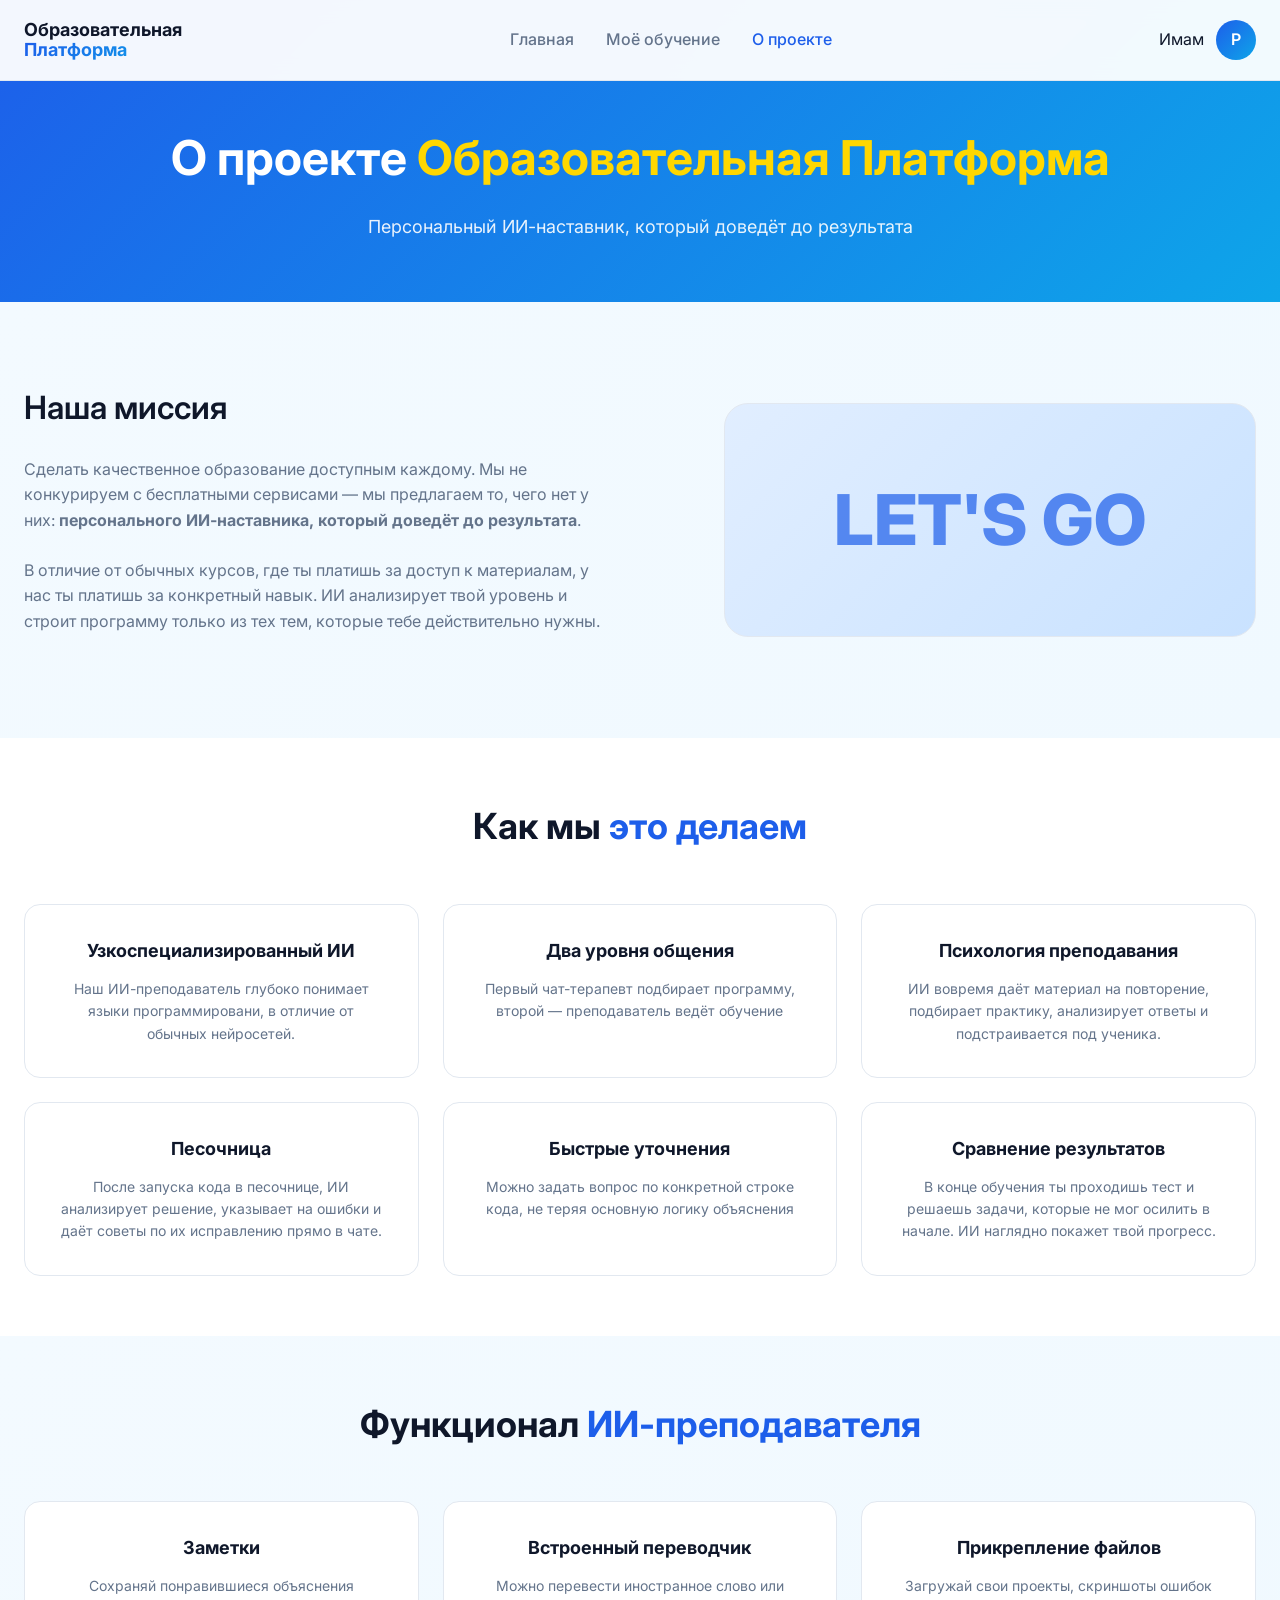
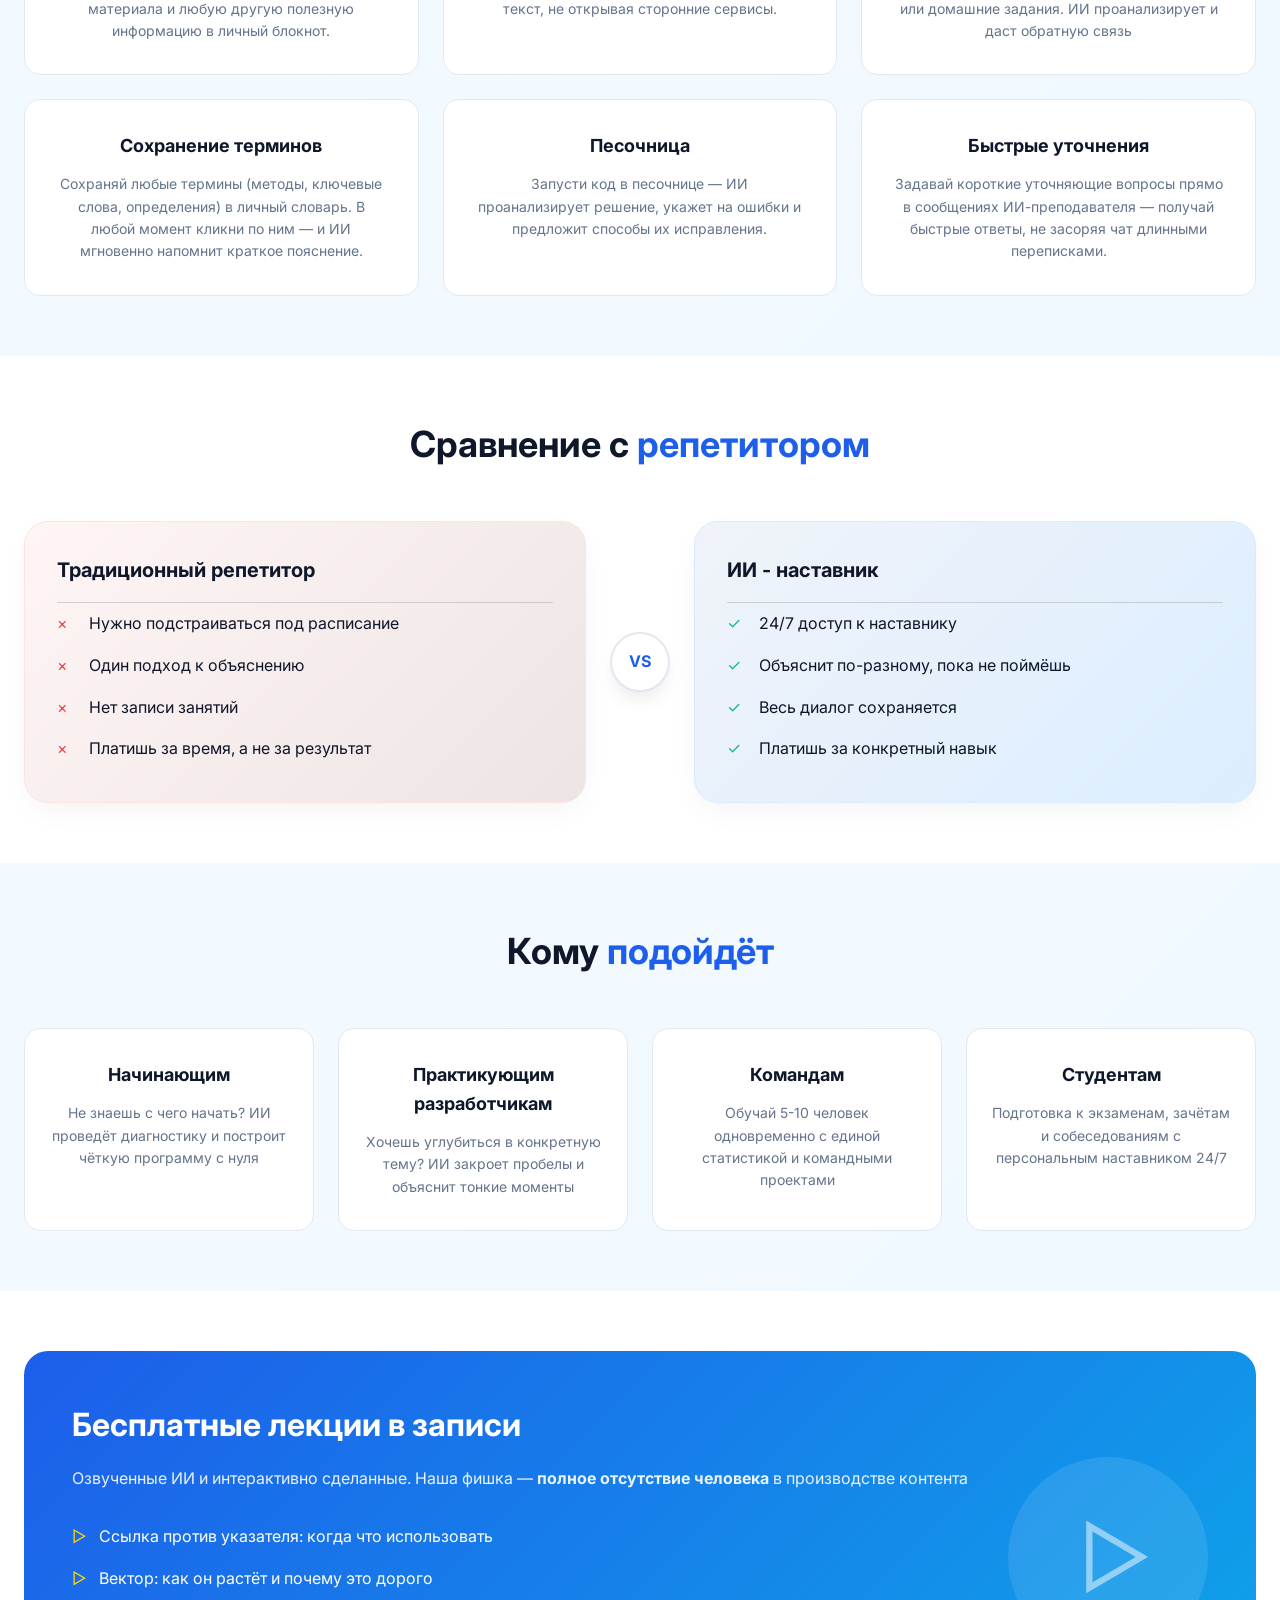
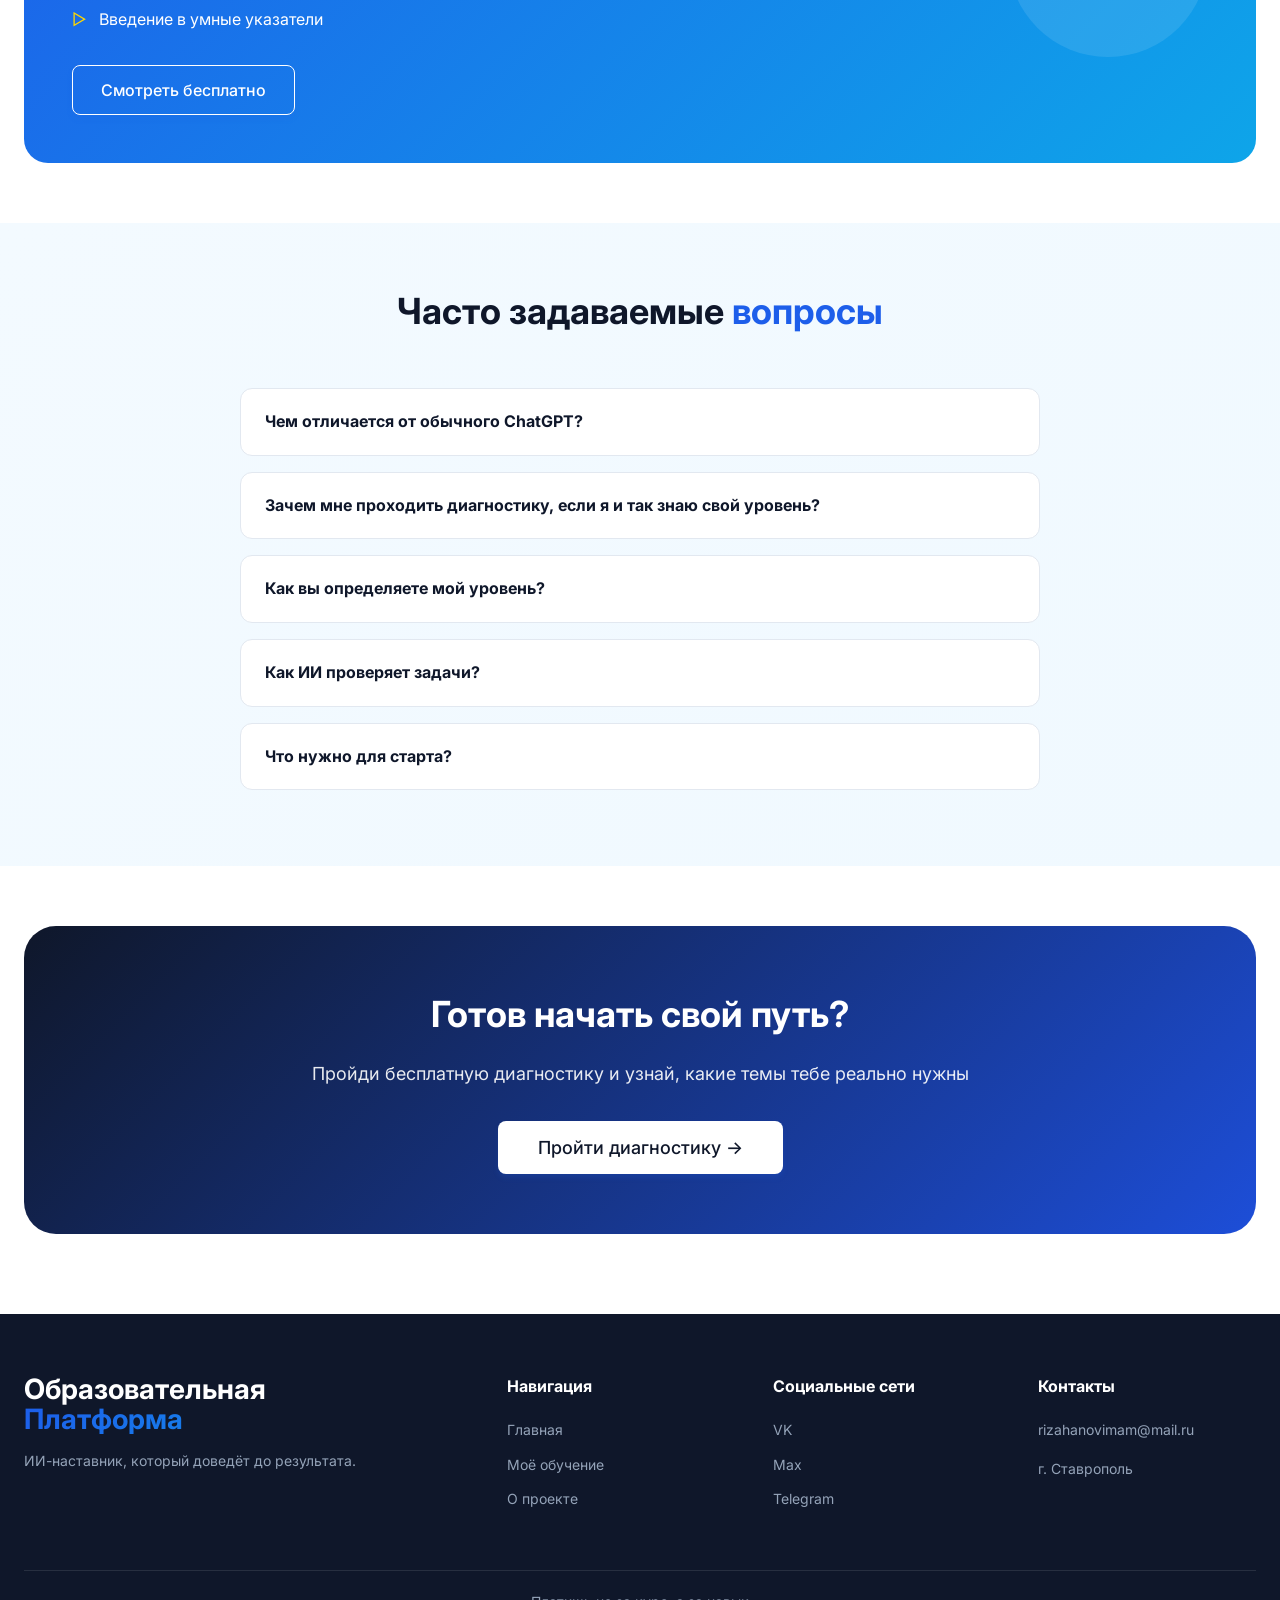
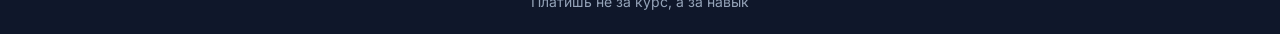
==== about.html @ 440f055a "Загрузка проекта" ====
<!DOCTYPE html>
<html lang="ru">
<head>
    <meta charset="UTF-8">
    <meta name="viewport" content="width=device-width, initial-scale=1.0">
    <title>О проекте</title>
    <link rel="stylesheet" href="css/style.css">
    <link rel="stylesheet" href="css/about.css">
    <link rel="stylesheet" href="https://cdnjs.cloudflare.com/ajax/libs/font-awesome/6.0.0-beta3/css/all.min.css">
    <link href="https://fonts.googleapis.com/css2?family=Inter:wght@400;500;600;700&display=swap" rel="stylesheet">
</head>
<body>
    <!-- Навигация -->
    <nav class="navbar">
        <div class="container">
            <div class="nav-content">
                <a href="index.html" class="logo">Образовательная<span>Платформа</span></a>
                <div class="nav-links">
                    <a href="index.html">Главная</a>
                    <a href="courses.html">Моё обучение</a>
                    <a href="about.html" class="active">О проекте</a>
                </div>
                <div class="nav-buttons">
                    <div class="user-info">
                        <span>Имам</span>
                        <div class="user-avatar">Р</div>
                    </div>
                </div>
                <button class="mobile-menu-btn"><i class="fas fa-bars"></i></button>
            </div>
        </div>
    </nav>


    <section class="page-header">
        <div class="container">
            <h1>О проекте <span>Образовательная Платформа</span></h1>
            <p>Персональный ИИ-наставник, который доведёт до результата</p>
        </div>
    </section>

    <!-- Миссия и ценности -->
    <section class="mission">
        <div class="container">
            <div class="mission-grid">
                <div class="mission-content">
                    <h2>Наша миссия</h2>
                    <p>Сделать качественное образование доступным каждому. Мы не конкурируем с бесплатными сервисами — мы предлагаем то, чего нет у них: <strong>персонального ИИ-наставника, который доведёт до результата</strong>.</p>
                    <p>В отличие от обычных курсов, где ты платишь за доступ к материалам, у нас ты платишь за конкретный навык. ИИ анализирует твой уровень и строит программу только из тех тем, которые тебе действительно нужны.</p>
                </div>
                <div class="mission-block">
                    <div class="block-letsgo">
                        <span>LET'S GO</span>
                    </div>
                </div>
            </div>
        </div>
    </section>

    <!-- Как мы это делаем  -->
    <section class="how-we-do-it">
        <div class="container">
            <h2 class="section-title">Как мы <span>это делаем</span></h2>
            
            <div class="features-grid">
                <div class="feature-card plitka">
                    <h3>Узкоспециализированный ИИ</h3>
                    <p>Наш ИИ-преподаватель глубоко понимает языки программировани, в отличие от обычных нейросетей.</p>
                </div>
                <div class="feature-card plitka">
                    <h3>Два уровня общения</h3>
                    <p>Первый чат-терапевт подбирает программу, второй — преподаватель ведёт обучение</p>
                </div>
                <div class="feature-card plitka">
                    <h3>Психология преподавания</h3>
                    <p>ИИ вовремя даёт материал на повторение, подбирает практику, анализирует ответы и подстраивается под ученика.</p>
                </div>
                <div class="feature-card plitka">
                    <h3>Песочница</h3>
                    <p>После запуска кода в песочнице, ИИ анализирует решение, указывает на ошибки и даёт советы по их исправлению прямо в чате.</p>
                </div>
                <div class="feature-card plitka">
                    <h3>Быстрые уточнения</h3>
                    <p>Можно задать вопрос по конкретной строке кода, не теряя основную логику объяснения</p>
                </div>
                <div class="feature-card plitka">
                    <h3>Сравнение результатов</h3>
                    <p>В конце обучения ты проходишь тест и решаешь задачи, которые не мог осилить в начале. ИИ наглядно покажет твой прогресс.</p>
                </div>
            </div>
        </div>
    </section>

    <!-- Особенности функционала преподавателя -->
<section class="teacher-features">
    <div class="container">
        <h2 class="section-title">Функционал <span>ИИ-преподавателя</span></h2>        
        <div class="features-showcase">
            <div class="features-grid">
                <div class="feature-card premium plitka">
                    <h3>Заметки</h3>
                    <p>Сохраняй понравившиеся объяснения материала и любую другую полезную информацию в личный блокнот.</p>
                </div>

                <div class="feature-card premium plitka">
                    <h3>Встроенный переводчик</h3>
                    <p>Можно перевести иностранное слово или текст, не открывая сторонние сервисы.</p>
                </div>

                <div class="feature-card premium plitka">
                    <h3>Прикрепление файлов</h3>
                    <p>Загружай свои проекты, скриншоты ошибок или домашние задания. ИИ проанализирует и даст обратную связь</p>
                </div>

                <div class="feature-card premium plitka">
                    <h3>Сохранение терминов</h3>
                    <p>Сохраняй любые термины (методы, ключевые слова, определения) в личный словарь. В любой момент кликни по ним — и ИИ мгновенно напомнит краткое пояснение.</p>
                </div>

                <div class="feature-card premium plitka">
                    <h3>Песочница</h3>
                    <p>Запусти код в песочнице — ИИ проанализирует решение, укажет на ошибки и предложит способы их исправления.</p>
                    <div class="feature-preview">
                    </div>
                </div>

                <div class="feature-card premium plitka">
                    <h3>Быстрые уточнения</h3>
                    <p>Задавай короткие уточняющие вопросы прямо в сообщениях ИИ-преподавателя — получай быстрые ответы, не засоряя чат длинными переписками.</p>
                </div>
            </div>
        </div>
    </section>



    <!-- Сравнение с репетитором -->
    <section class="comparison-section">
        <div class="container">
            <h2 class="section-title">Сравнение с <span>репетитором</span></h2>
            
            <div class="comparison-enhanced">
                <div class="comparison-card traditional plitka">
                    <div class="comparison-header">
                        <h3>Традиционный репетитор</h3>
                    </div>
                    <ul class="comparison-list">
                        <li class="negative">
                            <span>×</span>
                            <span>Нужно подстраиваться под расписание</span>
                        </li>
                        <li class="negative">
                            <span>×</span>
                            <span>Один подход к объяснению</span>
                        </li>
                        <li class="negative">
                            <span>×</span>
                            <span>Нет записи занятий</span>
                        </li>
                        <li class="negative">
                            <span>×</span>
                            <span>Платишь за время, а не за результат</span>
                        </li>
                    </ul>
                </div>
                
                <div class="comparison-vs">
                    <div class="vs-circle">VS</div>
                </div>
                
                <div class="comparison-card skillpath plitka">
                    <div class="comparison-header">
                        <h3>ИИ - наставник</h3>
                    </div>
                    <ul class="comparison-list">
                        <li class="positive">
                            <span>✓</span>
                            <span>24/7 доступ к наставнику</span>
                        </li>
                        <li class="positive">
                            <span>✓</span>
                            <span>Объяснит по-разному, пока не поймёшь</span>
                        </li>
                        <li class="positive">
                            <span>✓</span>
                            <span>Весь диалог сохраняется</span>
                        </li>
                        <li class="positive">
                            <span>✓</span>
                            <span>Платишь за конкретный навык</span>
                        </li>
                    </ul>
                </div>
            </div>
        </div>
    </section>

    <!-- Кому подойдёт -->
    <section class="target-audience">
        <div class="container">
            <h2 class="section-title">Кому <span>подойдёт</span></h2>
            
            <div class="audience-grid">
                <div class="audience-card plitka">
                    <h3>Начинающим</h3>
                    <p>Не знаешь с чего начать? ИИ проведёт диагностику и построит чёткую программу с нуля</p>
                </div>
                <div class="audience-card plitka">
                    <h3>Практикующим разработчикам</h3>
                    <p>Хочешь углубиться в конкретную тему? ИИ закроет пробелы и объяснит тонкие моменты</p>
                </div>
                <div class="audience-card plitka">
                    <h3>Командам</h3>
                    <p>Обучай 5-10 человек одновременно с единой статистикой и командными проектами</p>
                </div>
                <div class="audience-card plitka">
                    <h3>Студентам</h3>
                    <p>Подготовка к экзаменам, зачётам и собеседованиям с персональным наставником 24/7</p>
                </div>
            </div>
        </div>
    </section>

    <!-- Бесплатные лекции  -->
    <section class="free-lectures">
        <div class="container">
            <div class="free-lectures-card">
                <div class="free-lectures-content">
                    <h2>Бесплатные лекции в записи</h2>
                    <p>Озвученные ИИ и интерактивно сделанные. Наша фишка — <strong>полное отсутствие человека</strong> в производстве контента</p>
                    <ul class="free-lectures-list">
                        <li><span>▷</span> Ссылка против указателя: когда что использовать</li>
                        <li><span>▷</span> Вектор: как он растёт и почему это дорого</li>
                        <li><span>▷</span> Введение в умные указатели</li>
                    </ul>
                    <button class="btn btn-outline btn-large">Смотреть бесплатно</button>
                </div>
                <div class="free-lectures-icon">
                    <span>▷</span> 
                </div>
            </div>
        </div>
    </section>

    <!-- Часто задаваемые вопросы -->
    <section class="faq">
        <div class="container">
            <h2 class="section-title">Часто задаваемые <span>вопросы</span></h2>
            
            <div class="faq-grid">
                <div class="faq-item">
                    <div class="faq-question">
                        <h3>Чем отличается от обычного ChatGPT?</h3>
                    </div>
                    <div class="faq-answer">
                        <p>Наш ИИ узко специализирован на обучении, следует чёткой программе и использует психологию преподавания. Он не просто отвечает, а ведёт тебя по структурированному материалу, проверяет понимание и решает, когда переходить к следующей теме.</p>
                    </div>
                </div>
                
                <div class="faq-item">
                    <div class="faq-question">
                        <h3>Зачем мне проходить диагностику, если я и так знаю свой уровень?</h3>
                    </div>
                    <div class="faq-answer">
                        <p>Диагностика за 15 минут покажет твои реальные слабые места в C++ и составит программу только по нужным темам. Без диагноза ты будешь учить то, что и так знаешь.</p>
                    </div>
                </div>
                
                <div class="faq-item">
                    <div class="faq-question">
                        <h3>Как вы определяете мой уровень?</h3>
                    </div>
                    <div class="faq-answer">
                        <p>Мы используем комбинацию методов: открытые вопросы с развёрнутым ответом, тесты с выбором, небольшие задачи на написание кода. AI оценивает не только факт правильности, но и качество кода: читаемость, эффективность, соответствие стандартам C++. Результат — список тем, где ты уже силён, и где нужна практика.</p>
                    </div>
                </div>
                
                <div class="faq-item">
                    <div class="faq-question">
                        <h3>Как ИИ проверяет задачи?</h3>
                    </div>
                    <div class="faq-answer">
                        <p>ИИ анализирует твой код, находит ошибки, утечки памяти и неоптимальные места. Показывает несколько способов решения и объясняет, почему один лучше другого.</p>
                    </div>
                </div>
                
                <div class="faq-item">
                    <div class="faq-question">
                        <h3>Что нужно для старта?</h3>
                    </div>
                    <div class="faq-answer">
                        <p>Просто зарегистрироваться и начать диалог с ИИ-консультантом. Он проведёт диагностику, и ты сразу увидишь программу и цену.</p>
                    </div>
                </div>
            </div>
        </div>
    </section>

    <!-- Призыв к действию -->
    <section class="cta-section">
        <div class="container">
            <div class="cta-card">
                <h2>Готов начать свой путь?</h2>
                <p>Пройди бесплатную диагностику и узнай, какие темы тебе реально нужны</p>
                <button class="btn btn-primary btn-large" onclick="window.location.href='courses.html'">
                    Пройти диагностику →
                </button>
            </div>
        </div>
    </section>

    <footer class="footer">
        <div class="container">
            <div class="footer-content">
                <div class="footer-col">
                    <div class="footer-logo">Образовательная<span>Платформа</span></div>
                    <p>ИИ-наставник, который доведёт до результата.</p>
                </div>
                <div class="footer-col">
                    <h4>Навигация</h4>
                    <a href="index.html">Главная</a>
                    <a href="courses.html">Моё обучение</a>
                    <a href="about.html">О проекте</a>
                </div>
                <div class="footer-col">
                    <h4>Социальные сети</h4>
                    <a href="#">VK</a>
                    <a href="#">Max</a>
                    <a href="#">Telegram</a>
                </div>
                <div class="footer-col">
                    <h4>Контакты</h4>
                    <p></i> rizahanovimam@mail.ru</p>
                    <p></i> г. Ставрополь</p>
                </div>
            </div>
            <div class="footer-bottom">
                <p>Платишь не за курс, а за навык</p>
            </div>
        </div>
    </footer>


    <script src="js/main.js"></script>
</body>
</html>
---- css/style.css ----
* {   /* было 2139 строк */
    margin: 0;
    padding: 0;
    box-sizing: border-box;
}

:root {
    --primary: #1d5eea; /*  #eb2574     Ярко-синий */
    --primary-dark: #1d4ed8;  /* Темно-синий */
    --primary-light: #3376e1; /* Светло-синий */
    --primary-hover-border: #799fff; /* Цвет обводки плиток при наведении мыши */
    --secondary: #0ea5e9;     /* Голубой */
    --accent: #38bdf8;        /* Акцент */
    --bg-dark-content: linear-gradient(135deg, #f3faff, #f0f9ff);
    --bg-light-content: linear-gradient(135deg, #ffffff, #ffffff);

    
    --dark: #0f172a;
    --gray-dark: #334155;
    --gray: #64748b;
    --gray-light: #94a3b8;
    --light: #f8fafc;
    --border: #e2e8f0;
    
    --success: #10b981;
    --warning: #f59e0b;
    --error: #ef4444;
    
    --bg-gradient: linear-gradient(135deg, var(--primary), var(--secondary));
}

body {
    font-family: 'Inter', sans-serif;
    color: var(--dark);
    background: white;
    line-height: 1.6;
}

.container {
    max-width: 1280px;
    margin: 0 auto;
    padding: 0 24px;
}

/*------------------       Навигация        ----------------------*/
.navbar {
    position: fixed;
    width: 100%;
    background: rgba(255, 255, 255, 0.95);
    backdrop-filter: blur(10px);
    border-bottom: 1px solid var(--border);
    z-index: 1000;
}

.nav-content {
    height: 80px;
    display: flex;
    align-items: center;
    justify-content: space-between;
}

.logo {
    font-size: 18px;
    display: flex;
    flex-direction: column;
    line-height: 20px;
    font-weight: 700;
    text-decoration: none;
    color: var(--dark);
    /* letter-spacing: -0.5px; */
}

.logo span {
    color: var(--primary);
    background: var(--bg-gradient);
    -webkit-background-clip: text;  
    -webkit-text-fill-color: transparent;
}

.nav-links {
    display: flex;
    gap: 32px;
}

.nav-links a {
    text-decoration: none;
    color: var(--gray);
    font-weight: 500;
    transition: color 0.2s;
}

.nav-links a:hover,
.nav-links a.active {
    color: var(--primary);
}

.nav-buttons {
    display: flex;
    gap: 12px;
    align-items: center;
}
/* ----------------------------------------------------------------------------- */

.user-info {
    display: flex;
    align-items: center;
    gap: 12px;
}

.user-avatar {
    width: 40px;
    height: 40px;
    background: var(--bg-gradient);
    border-radius: 50%;
    display: flex;
    align-items: center;
    justify-content: center;
    color: white;
    font-weight: 600;
}


/*--------------------       Кнопки       -----------------*/
.btn {
    padding: 10px 20px;
    border-radius: 8px;
    font-weight: 500;
    cursor: pointer;
    transition: all 0.2s;
    border: none;
    font-size: 14px;
    font-family: inherit;

    background: var(--bg-gradient);
    color: white;
    box-shadow: 0 4px 6px -1px rgba(37, 99, 235, 0.2);
}

.btn-primary {}

.btn:hover {
    transform: translateY(-1px);
    box-shadow: 0 6px 10px -1px rgba(37, 99, 235, 0.3);
}

.btn-outline {
    background: transparent;
    border: 1px solid var(--border);
    color: var(--dark);
}

.btn-outline:hover {
    background: var(--light);
    border-color: var(--primary);
    color: var(--primary);
}

.btn-large {
    padding: 14px 28px;
    font-size: 16px;
}



.mobile-menu-btn { /* убрал и сбилась навигация */
    display: none;
    background: none;
    border: none;
    font-size: 24px;
    color: var(--dark);
    cursor: pointer;
}




/* Анимация для плиток */
.plitka {
    transition: all 0.2s;
}
.plitka:hover {
    transform: translateY(-2px);
    box-shadow: 0 12px 24px -8px rgba(37, 99, 235, 0.15);
    border-color: var(--primary-hover-border);
}


/* ///////////////////////////////////////////////////////////// */
/* ///////////////////////////////////////////////////////////// */



/*-------------      Футер     -------------*/
.footer {
    background: var(--dark);
    color: white;
    padding: 60px 0 20px;
}

.footer-content {
    display: grid;
    grid-template-columns: 2fr 1fr 1fr 1fr;
    gap: 48px;
    margin-bottom: 48px;
}

.footer-logo {
    font-size: 28px;
    font-weight: 700;
    margin-bottom: 16px;
    display: flex;
    flex-direction: column;
    line-height: 30px;
}

.footer-logo span {
    color: var(--primary);
    background: var(--bg-gradient);
    -webkit-background-clip: text; 
    -webkit-text-fill-color: transparent;
}

.footer-col p {
    color: var(--gray-light);
    font-size: 14px;
    margin-bottom: 16px;
    line-height: 1.6;
}

.footer-col h4 {
    margin-bottom: 20px;
    font-size: 16px;
    color: white;
}

.footer-col a {
    display: block;
    color: var(--gray-light);
    text-decoration: none;
    margin-bottom: 12px;
    font-size: 14px;
    transition: color 0.2s;
}

.footer-col a:hover {
    color: white;
}

.footer-col i {
    margin-right: 8px;
    color: var(--primary);
}


.footer-bottom {
    text-align: center;
    padding-top: 20px;
    border-top: 1px solid rgba(255,255,255,0.1);
    color: var(--gray-light);
    font-size: 14px;
}
/* ------------------------------------------------------------ */











 

/* Стили для заголовуов блоков с плитами */
.section-title {
    font-size: 36px;
    font-weight: 700;
    text-align: center;
    margin-bottom: 48px;
}

.section-title span {
    color: var(--primary);
}





/* Цифры информация в начале страницы */
.stat-number {
    font-size: 32px;
    font-weight: 700;
    color: var(--primary);
    line-height: 1;
}

.stat-label {
    font-size: 14px;
    color: var(--gray);
    margin-top: 4px;
}











/*//////////////////      Dashboard      /////////////////*/































/*/////////////////////   Страница о проекте     ///////////////////////*/

/*////////////////////////////////////////////////////////////////////////////////////////*/
/*////////////////////////////////////////////////////////////////////////////////////////*/
/*////////////////////////////////////////////////////////////////////////////////////////*/








/* ========== АДАПТИВНОСТЬ ========== */
/* Планшеты и маленькие ноутбуки (1024px и меньше) */
@media (max-width: 1024px) {
    /* Футер /////////////////////////////*/
    .footer {
        padding-left: 60px;
        /* border: 1px solid red; */
    }
    .footer-content {
        grid-template-columns: repeat(2, 1fr);
        gap: 32px;
    }
    
    .section-title {
        font-size: 32px;
        margin-bottom: 32px;
    }
}

/* Мобильные устройства (768px и меньше) */
@media (max-width: 768px) {
    /* Навигация //////////////////////*/
    .nav-links {
        display: none;
    }
    /* ......................... */
    .mobile-menu-btn {
        display: block;
    }
    
    .nav-content {
        height: 70px;
    }
    
    .logo {
        font-size: 16px;
        line-height: 18px;
    }
    
    /* Футер */
    .footer {
        padding: 40px 0 20px;
        /* border: 1px solid red; */
    }
    
    .footer-content {
        grid-template-columns: 1fr;
        gap: 28px;
        text-align: center;
    }
    
    .footer-logo {
        align-items: center;
        font-size: 24px;
        line-height: 26px;
    }
    
    .footer-col h4 {
        margin-bottom: 12px;
    }
    
    .footer-col a {
        margin-bottom: 8px;
    }
    
    .footer-bottom {
        font-size: 12px;
    }
}
---- css/about.css ----
/* -----   Заголовок   ----- */
.page-header {
    padding: 120px 0 60px;
    background: var(--bg-gradient);
    color: white;
    text-align: center;
}

.page-header h1 {
    font-size: 48px;
    font-weight: 700;
    margin-bottom: 16px;
}

.page-header h1 span {
    color: #ffd700;
}

.page-header p {
    font-size: 18px;
    opacity: 0.9;
}

.section-title {
    font-size: 36px;
    font-weight: 700;
    text-align: center;
    margin-bottom: 48px;
}

/* -----   Наша миссия   ----- */
.mission {
    padding: 80px 0;
    background: var(--bg-dark-content);
}

.mission-grid {
    display: grid;
    grid-template-columns: 1fr 1fr;
    gap: 48px;
    align-items: center;
}

.mission-content h2 {
    font-size: 32px;
    font-weight: 600;
    margin-bottom: 24px;
    color: var(--dark);
}

.mission-content p {
    color: var(--gray);
    margin-bottom: 24px;
    font-size: 16px;
}

.mission-block {
    margin: 0 0 0 60px;
}

.block-letsgo {
    background: linear-gradient(135deg, #e1eeff, #c9e2ff);
    border-radius: 24px;
    padding: 60px;
    text-align: center;
    border: 1px solid var(--border);
}

.block-letsgo span {
    font-size: 70px;
    font-weight: 800;
    color: var(--primary);
    opacity: 0.7;
}


/* Ценности и подход */
.how-we-do-it {
    padding: 60px 0;
    background: var(--bg-light-content);
}


/*-----   Функционал ИИ-преподавателя   -----*/
.teacher-features {
    padding:  60px 0;
    background: var(--bg-dark-content);
}

.features-grid {
    display: grid;
    grid-template-columns: repeat(3, 1fr);
    gap: 24px;
}

.feature-card {
    background: white;
    padding: 32px;
    border-radius: 16px;
    border: 1px solid var(--border);
    text-align: center;
    transition: all 0.2s;
}

.feature-card h3 {
    margin-bottom: 12px;
    font-size: 18px;
}

.feature-card p {
    color: var(--gray);
    font-size: 14px;
}



/* Сравнение с репетитором  */
.comparison-section {
    padding: 60px 0;
    background: var(--bg-light-content);
}

.comparison-enhanced {
    display: grid;
    grid-template-columns: 1fr auto 1fr;
    gap: 24px;
    align-items: center;
}

.comparison-card {
    background: white;
    border-radius: 24px;
    padding: 32px;
    box-shadow: 0 10px 30px -5px rgba(0,0,0,0.05);
    transition: all 0.2s;
}

.traditional {
    border: 1px solid #fee2e2;
    background: linear-gradient(135deg, rgb(255, 245, 245), #ede4e4);

}
.traditional:hover {
    border-color: #f6bfbf;
}

.skillpath {
    border: 1px solid #dbeafe;
    background: linear-gradient(135deg, rgb(240, 243, 249), hsl(209, 100%, 93%));
}

.comparison-header {
    display: flex;
    align-items: center;
    gap: 16px;
    padding-bottom: 16px;
    border-bottom: 1px solid #bcbcbca5;
}

.comparison-header h3 {
    font-size: 20px;
    margin: 0;
}

.comparison-list {
    list-style: none;
    padding: 0;
}

.comparison-list li {
    display: flex;
    align-items: center;
    gap: 12px;
    padding: 8px 0;
}

.negative :nth-child(1) {
    color: #ef4444;
    width: 20px;
}

.positive :nth-child(1) {
    color: var(--success);
    width: 20px;
}

.comparison-vs {
    display: flex;
    align-items: center;
    justify-content: center;
}

.vs-circle {
    width: 60px;
    height: 60px;
    background: white;
    border: 2px solid var(--border);
    border-radius: 50%;
    display: flex;
    align-items: center;
    justify-content: center;
    font-weight: 700;
    color: var(--primary);
    box-shadow: 0 10px 20px -5px rgba(0,0,0,0.1);
}



/* Целевая аудитория */
.target-audience {
    padding: 60px 0;
    background: var(--bg-dark-content);
}

.audience-grid {
    display: grid;
    grid-template-columns: repeat(4, 1fr);
    gap: 24px;
}

.audience-card {
    background: white;
    padding: 32px 24px;
    border-radius: 16px;
    border: 1px solid var(--border);
    text-align: center;
    transition: all 0.2s;
}

.audience-icon {
    width: 64px;
    height: 64px;
    background: var(--bg-gradient);
    border-radius: 50%;
    display: flex;
    align-items: center;
    justify-content: center;
    margin: 0 auto 20px;
    color: white;
    font-size: 24px;
}

.audience-card h3 {
    margin-bottom: 12px;
    font-size: 18px;
}

.audience-card p {
    color: var(--gray);
    font-size: 14px;
    line-height: 1.6;
}




/* Бесплатные лекции */
.free-lectures {
    padding: 60px 0;
    background: var(--bg-light-content);
}

.free-lectures-card {
    background: linear-gradient(135deg, var(--primary), var(--secondary));
    border-radius: 24px;
    padding: 48px;
    color: white;
    display: grid;
    grid-template-columns: 1fr auto;
    gap: 40px;
    align-items: center;
}

.free-lectures-content h2 {
    font-size: 32px;
    margin-bottom: 16px;
}

.free-lectures-content p {
    font-size: 16px;
    margin-bottom: 24px;
    opacity: 0.9;
}

.free-lectures-list {
    list-style: none;
    margin-bottom: 24px;
}

.free-lectures-list li {
    display: flex;
    align-items: center;
    gap: 12px;
    padding: 8px 0;
    font-size: 16px;
}

.free-lectures-list span {
    color: #ffd700;
}

.free-lectures-icon {
    padding-left: 15px;
    width: 200px;
    height: 200px;
    background: rgba(255,255,255,0.1);
    border-radius: 50%;
    display: flex;
    align-items: center;
    justify-content: center;
    font-size: 80px;
    color: rgba(255,255,255,0.5);
}

.free-lectures-card .btn-outline {
    border-color: white;
    color: white;
}

.free-lectures-card .btn-outline:hover {
    background: white;
    color: var(--primary);
}



/* FAQ */
.faq {
    padding: 60px 0;
    background: var(--bg-dark-content);
}

.faq-grid {
    max-width: 800px;
    margin: 0 auto;
}

.faq-item {
    background: white;
    border-radius: 12px;
    margin-bottom: 16px;
    border: 1px solid var(--border);
    overflow: hidden;
}

.faq-question {
    padding: 20px 24px;
    display: flex;
    justify-content: space-between;
    align-items: center;
    cursor: pointer;
    transition: all 0.2s;
}

.faq-question:hover {
    background: #f8fafc;
}

.faq-question h3 {
    font-size: 16px;
    margin: 0;
}

.faq-answer {
    padding: 0 24px;
    max-height: 0;
    overflow: hidden;
    transition: all 0.3s;
    color: var(--gray);
    font-size: 14px;
    line-height: 1.7;
}

.faq-item.active .faq-answer {
    padding: 0 24px 20px 24px;
    max-height: 200px;
}


/* CTA секция */
.cta-section {
    padding: 60px 0 80px;
    background: var(--bg-light-content);
}

.cta-card {
    background: linear-gradient(135deg, var(--dark), var(--primary-dark));
    padding: 60px;
    border-radius: 32px;
    color: white;
    text-align: center;
}

.cta-card h2 {
    font-size: 36px;
    margin-bottom: 16px;
}

.cta-card p {
    font-size: 18px;
    margin-bottom: 32px;
    opacity: 0.9;
}

.cta-card .btn-primary {
    background: white;
    color: var(--dark);
    font-size: 18px;
    padding: 16px 40px;
}

.cta-card .btn-primary:hover {
    transform: translateY(-2px);
    box-shadow: 0 20px 30px -8px rgba(0,0,0,0.3);
}







/* ========== АДАПТИВНОСТЬ ДЛЯ СТРАНИЦЫ "О ПРОЕКТЕ" ========== */
/* Планшеты (1024px и меньше) */
@media (max-width: 1024px) {
    .page-header {
        padding: 100px 0 50px;
    }
    
    .page-header h1 {
        font-size: 36px;
    }
    
    .section-title {
        font-size: 32px;
        margin-bottom: 32px;
    }
    
    /* Миссия */
    .mission {
        padding: 60px 0;
    }
    
    .mission-grid {
        grid-template-columns: 1fr;
        gap: 32px;
    }
    
    .mission-block {
        margin: 0;
        display: flex;
        justify-content: center;
    }
    
    .block-letsgo {
        padding: 40px 60px;
    }
    
    .block-letsgo span {
        font-size: 50px;
    }
    
    /* Особенности */
    .features-grid {
        grid-template-columns: repeat(2, 1fr);
        gap: 20px;
    }
    
    /* Сравнение */
    .comparison-enhanced {
        grid-template-columns: 1fr;
        gap: 20px;
    }
    
    .comparison-vs {
        display: none;
    }
    
    .comparison-card {
        padding: 24px;
    }
    
    /* Целевая аудитория */
    .audience-grid {
        grid-template-columns: repeat(2, 1fr);
        gap: 20px;
    }
    
    /* Бесплатные лекции */
    .free-lectures-card {
        grid-template-columns: 1fr;
        text-align: center;
        gap: 24px;
        padding: 40px;
    }
    
    .free-lectures-icon {
        display: none;
    }
    
    .free-lectures-list {
        display: inline-block;
        text-align: left;
    }
    
    /* CTA секция */
    .cta-card {
        padding: 40px;
    }
    
    .cta-card h2 {
        font-size: 32px;
    }
}

/* Мобильные устройства (768px и меньше) */
@media (max-width: 768px) {
    .page-header {
        padding: 90px 0 40px;
    }
    
    .page-header h1 {
        font-size: 28px;
    }
    
    .page-header p {
        font-size: 16px;
    }
    
    .section-title {
        font-size: 28px;
        margin-bottom: 28px;
    }
    
    /* Миссия */
    .mission {
        padding: 50px 0;
    }
    
    .mission-content h2 {
        font-size: 28px;
        margin-bottom: 16px;
    }
    
    .mission-content p {
        font-size: 14px;
        margin-bottom: 16px;
    }
    
    .block-letsgo {
        padding: 30px 40px;
    }
    
    .block-letsgo span {
        font-size: 40px;
    }
    
    /* Особенности */
    .how-we-do-it,
    .teacher-features {
        padding: 50px 0;
    }
    
    .features-grid {
        grid-template-columns: 1fr;
        gap: 16px;
    }
    
    .feature-card {
        padding: 24px;
    }
    
    .feature-card h3 {
        font-size: 18px;
    }
    
    .feature-card p {
        font-size: 13px;
    }
    
    /* Сравнение */
    .comparison-section {
        padding: 50px 0;
    }
    
    .comparison-card {
        padding: 20px;
    }
    
    .comparison-header h3 {
        font-size: 18px;
    }
    
    .comparison-list li {
        font-size: 13px;
    }
    
    /* Целевая аудитория */
    .target-audience {
        padding: 50px 0;
    }
    
    .audience-grid {
        grid-template-columns: 1fr;
        gap: 16px;
    }
    
    .audience-card {
        padding: 24px 20px;
    }
    
    .audience-card h3 {
        font-size: 18px;
    }
    
    .audience-card p {
        font-size: 13px;
    }
    
    /* Бесплатные лекции */
    .free-lectures {
        padding: 50px 0;
    }
    
    .free-lectures-card {
        padding: 30px 24px;
    }
    
    .free-lectures-content h2 {
        font-size: 24px;
    }
    
    .free-lectures-content p {
        font-size: 14px;
    }
    
    .free-lectures-list li {
        font-size: 14px;
    }
    
    /* FAQ */
    .faq {
        padding: 50px 0;
    }
    
    .faq-question {
        padding: 16px 20px;
    }
    
    .faq-question h3 {
        font-size: 15px;
    }
    
    .faq-answer {
        font-size: 13px;
    }
    
    .faq-item.active .faq-answer {
        padding: 0 20px 16px 20px;
    }
    
    /* CTA секция */
    .cta-section {
        padding: 50px 0 60px;
    }
    
    .cta-card {
        padding: 30px 20px;
    }
    
    .cta-card h2 {
        font-size: 24px;
    }
    
    .cta-card p {
        font-size: 14px;
        margin-bottom: 24px;
    }
    
    .cta-card .btn-primary {
        font-size: 16px;
        padding: 12px 30px;
    }
}
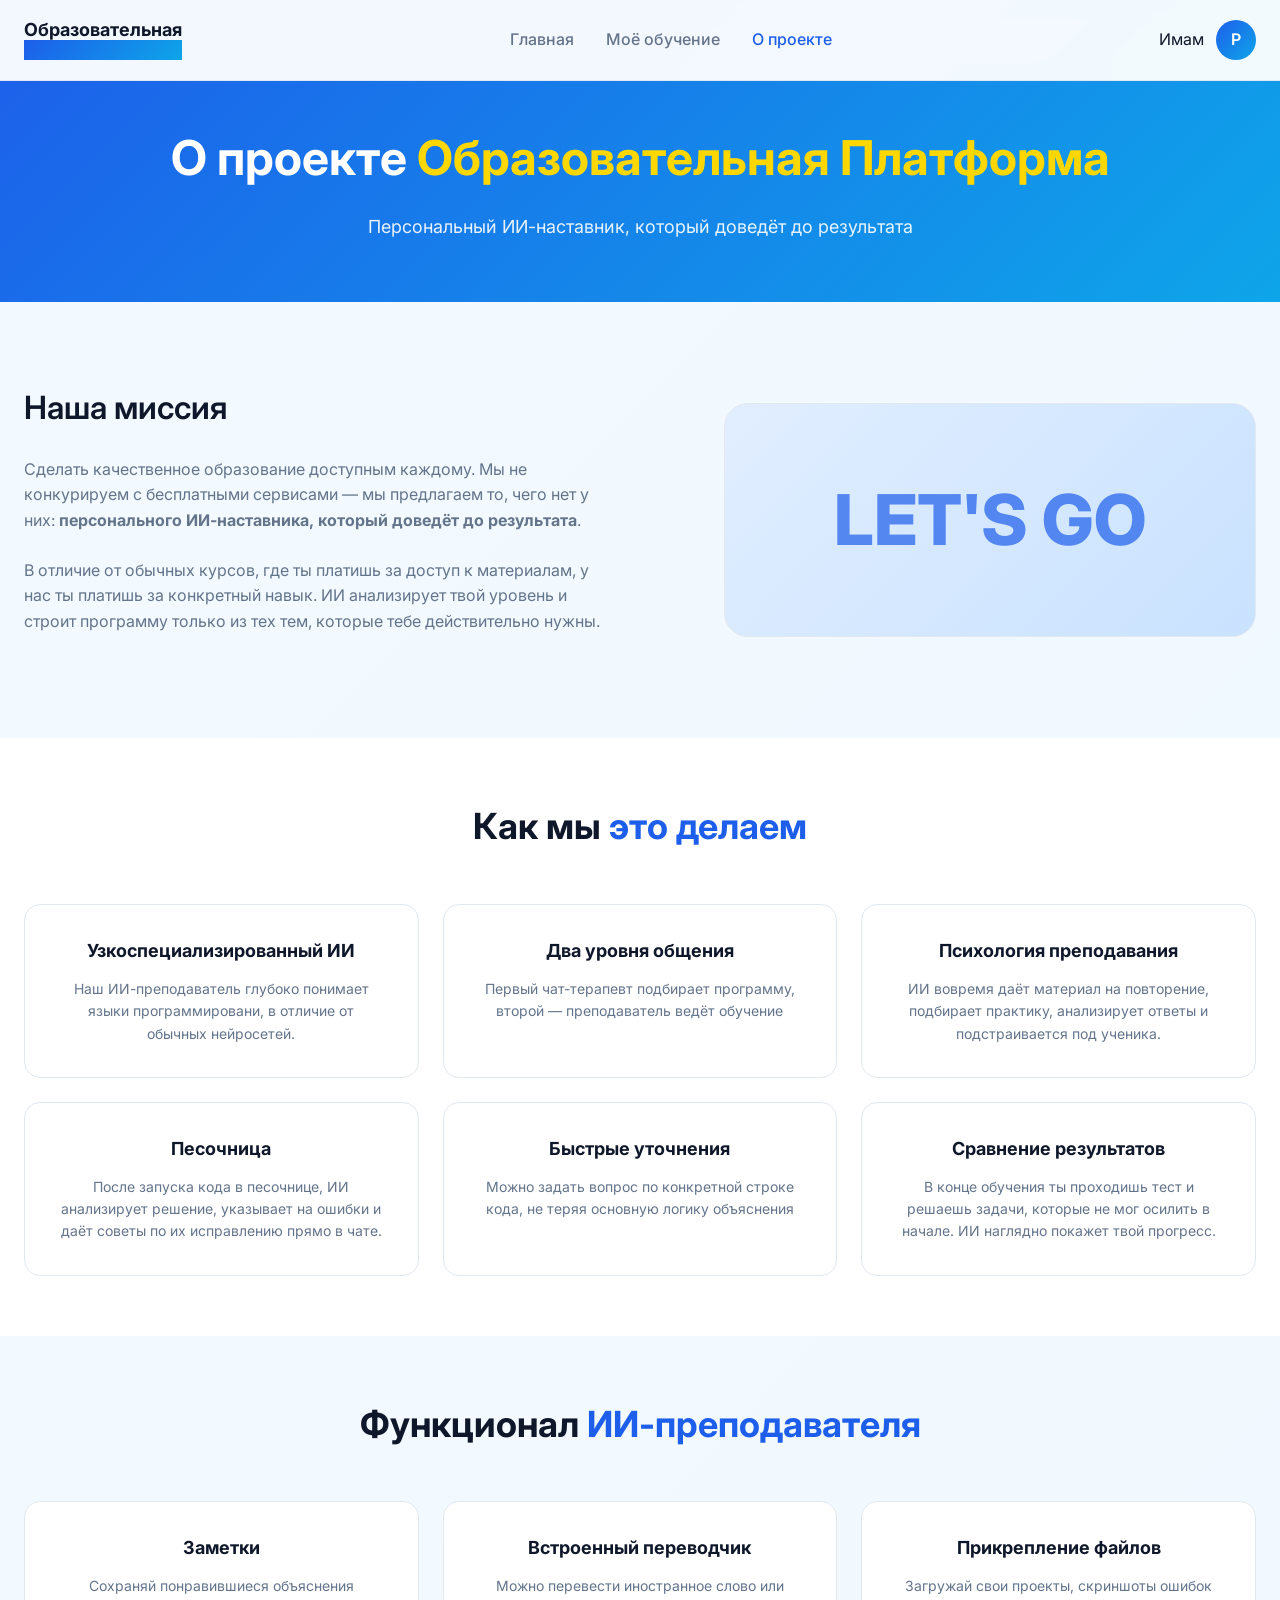
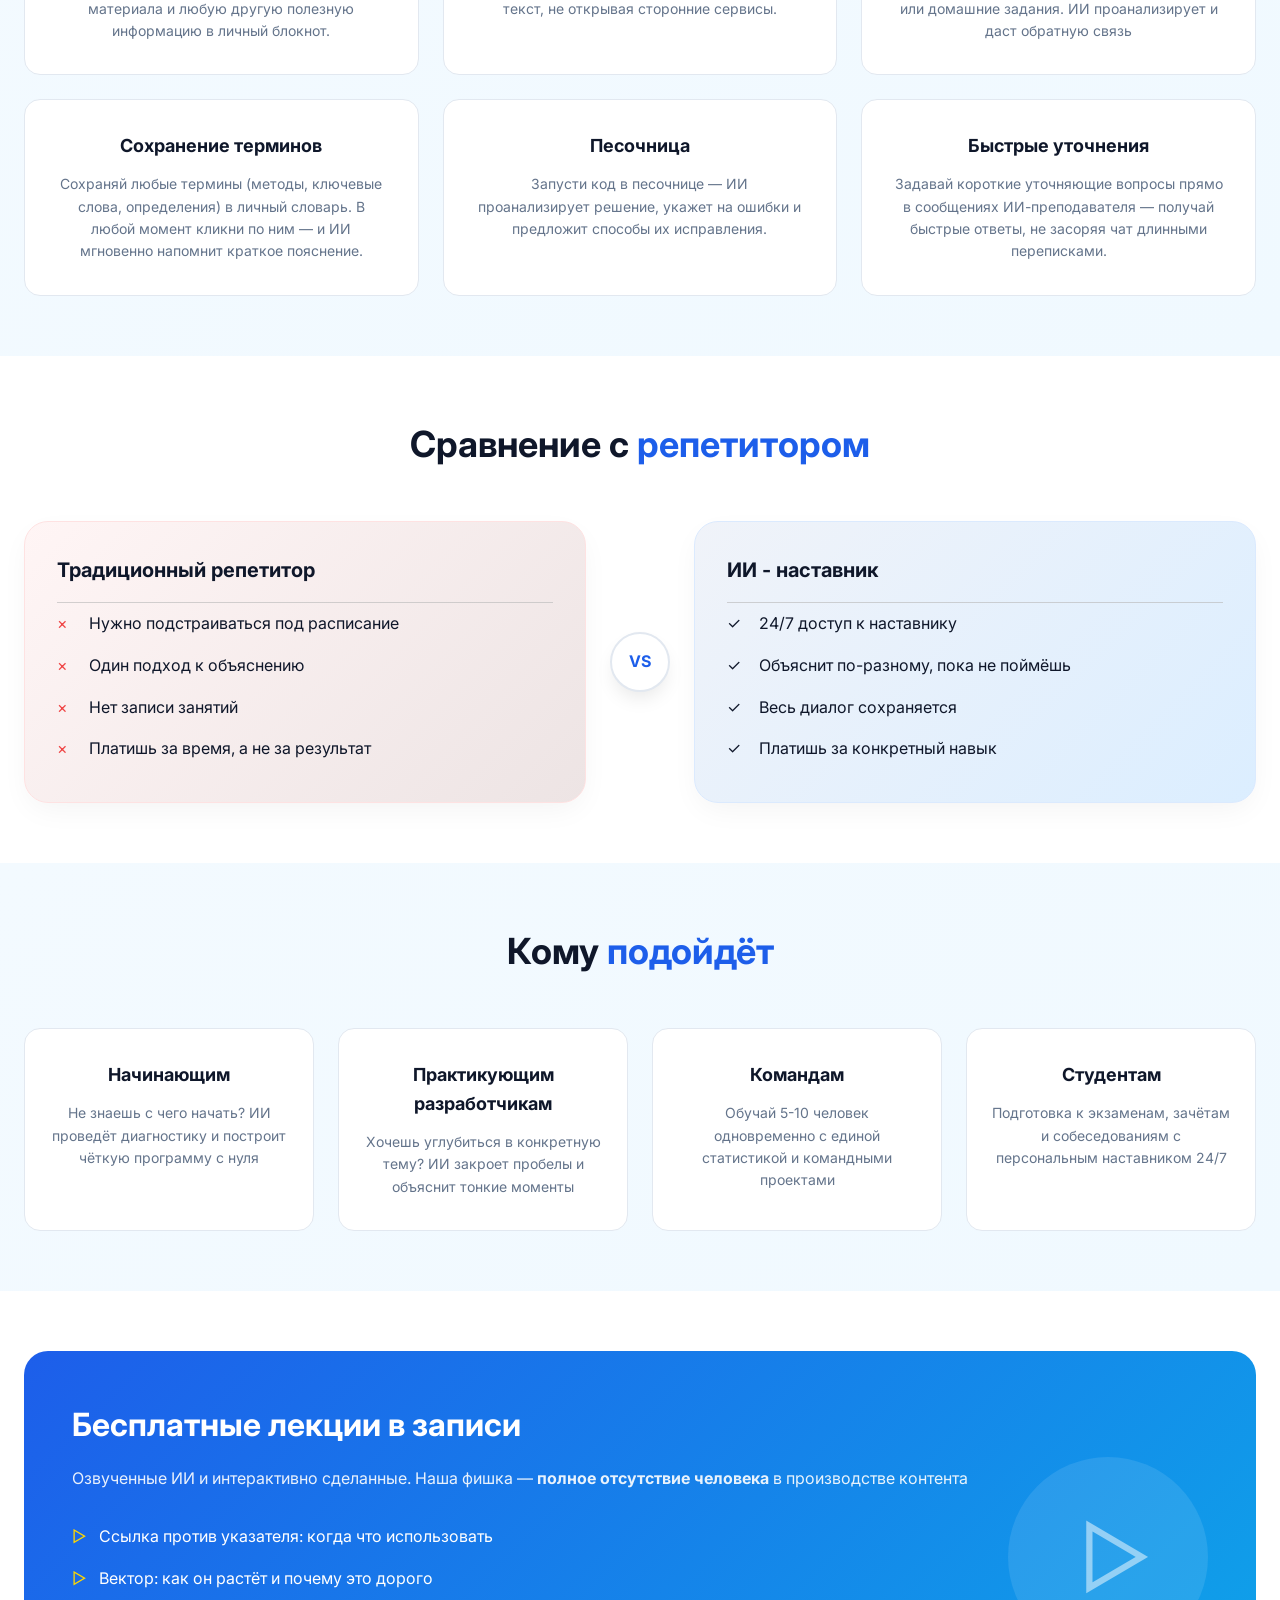
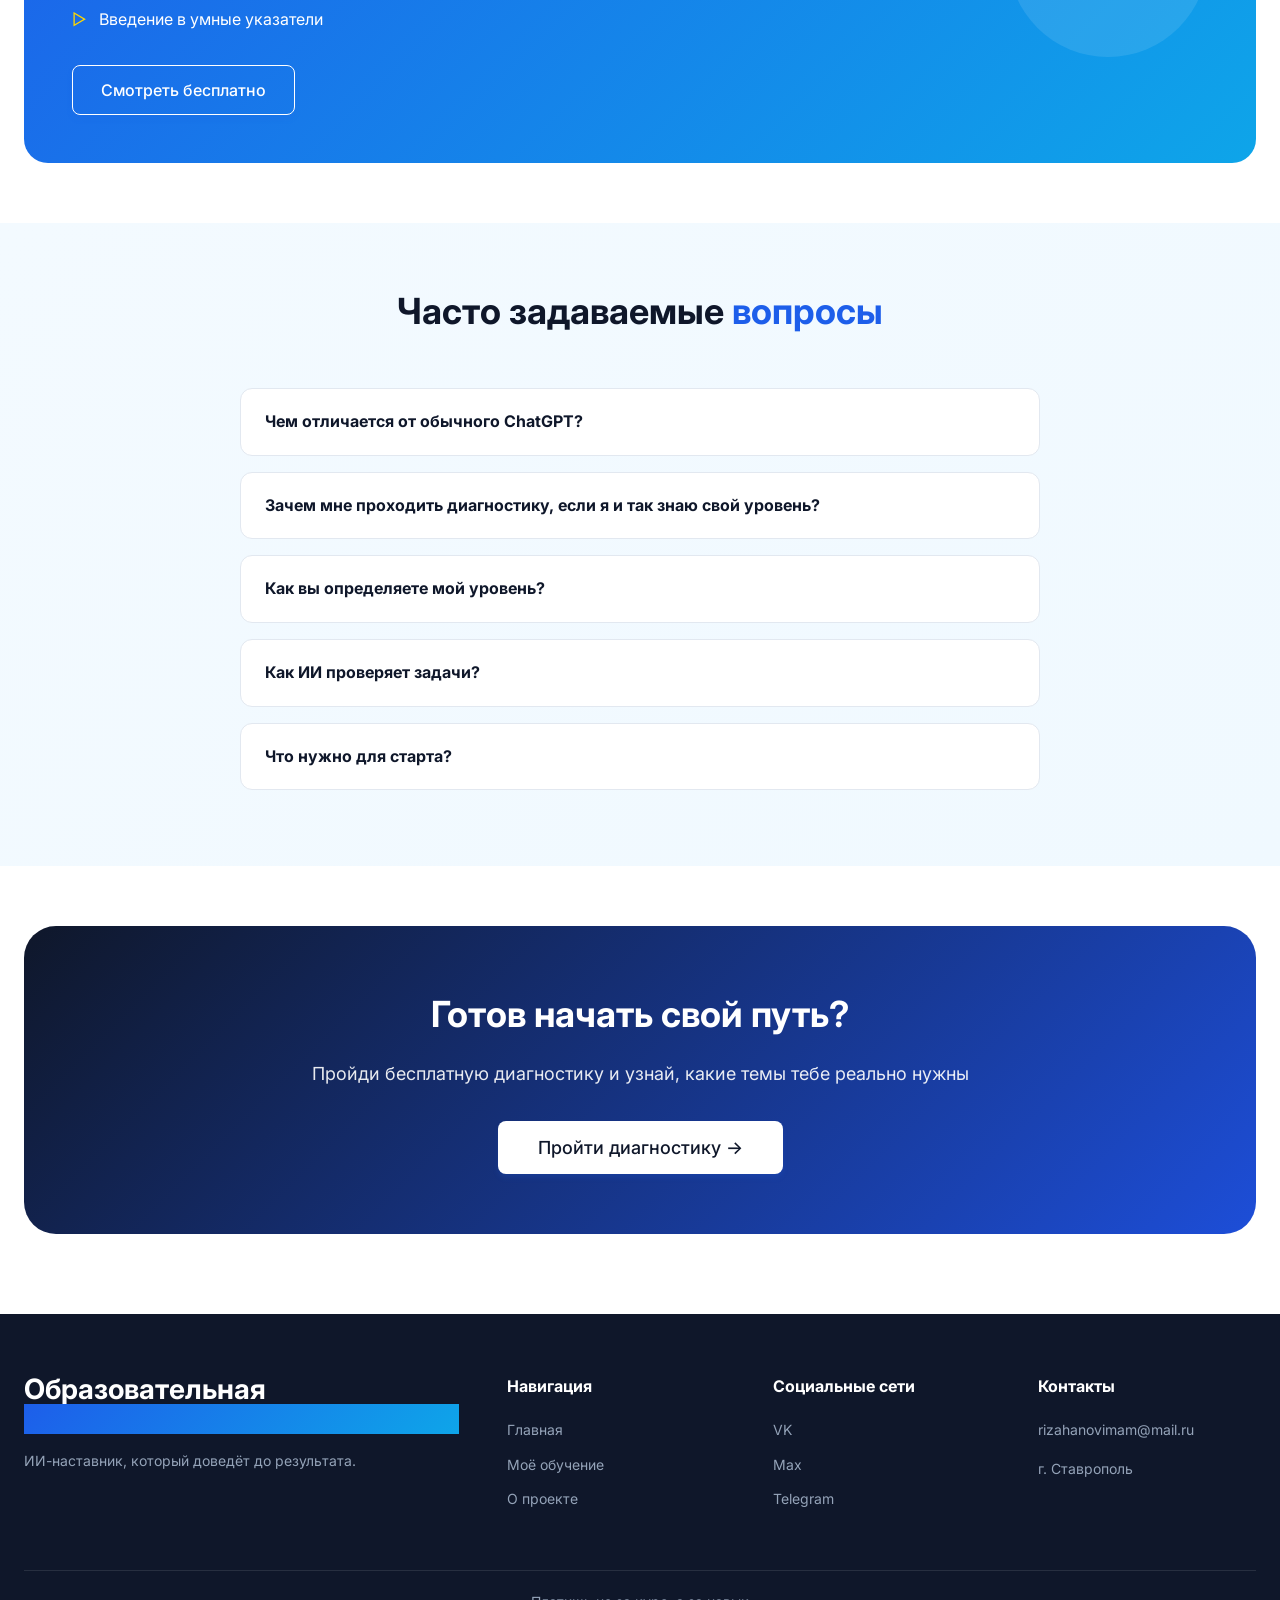
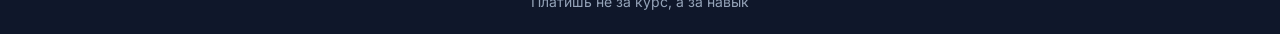
==== commit 0c25201b: "Добавил кнопку меню для мобильных устройств" ====
--- a/about.html
+++ b/about.html
@@ -26,7 +26,13 @@
                         <div class="user-avatar">Р</div>
                     </div>
                 </div>
-                <button class="mobile-menu-btn"><i class="fas fa-bars"></i></button>
+
+                <button class="mobile-menu-btn" aria-label="Меню">
+                    <span class="hamburger-line"></span>
+                    <span class="hamburger-line"></span>
+                    <span class="hamburger-line"></span>
+                </button>
+                
             </div>
         </div>
     </nav>
--- a/css/style.css
+++ b/css/style.css
@@ -5,7 +5,7 @@
 }
 
 :root {
-    --primary: #1d5eea; /*  #eb2574     Ярко-синий */
+    --primary: #1d5eea; /* Ярко-синий */
     --primary-dark: #1d4ed8;  /* Темно-синий */
     --primary-light: #3376e1; /* Светло-синий */
     --primary-hover-border: #799fff; /* Цвет обводки плиток при наведении мыши */
@@ -22,10 +22,6 @@
     --light: #f8fafc;
     --border: #e2e8f0;
     
-    --success: #10b981;
-    --warning: #f59e0b;
-    --error: #ef4444;
-    
     --bg-gradient: linear-gradient(135deg, var(--primary), var(--secondary));
 }
 
@@ -42,7 +38,9 @@
     padding: 0 24px;
 }
 
-/*------------------       Навигация        ----------------------*/
+
+
+/*------------------       Навигация (шапка сайта)        ----------------------*/
 .navbar {
     position: fixed;
     width: 100%;
@@ -73,8 +71,26 @@
 .logo span {
     color: var(--primary);
     background: var(--bg-gradient);
-    -webkit-background-clip: text;  
+    /* -webkit-background-clip: text;   */
     -webkit-text-fill-color: transparent;
+}
+
+.user-info {
+    display: flex;
+    align-items: center;
+    gap: 12px;
+}
+
+.user-avatar {
+    width: 40px;
+    height: 40px;
+    background: var(--bg-gradient);
+    border-radius: 50%;
+    display: flex;
+    align-items: center;
+    justify-content: center;
+    color: white;
+    font-weight: 600;
 }
 
 .nav-links {
@@ -92,6 +108,7 @@
 .nav-links a:hover,
 .nav-links a.active {
     color: var(--primary);
+        /* border: 1px solid red; */
 }
 
 .nav-buttons {
@@ -99,25 +116,34 @@
     gap: 12px;
     align-items: center;
 }
-/* ----------------------------------------------------------------------------- */
-
-.user-info {
-    display: flex;
-    align-items: center;
-    gap: 12px;
-}
-
-.user-avatar {
-    width: 40px;
-    height: 40px;
-    background: var(--bg-gradient);
-    border-radius: 50%;
-    display: flex;
-    align-items: center;
+
+/* Кнопка три полоски */
+.mobile-menu-btn {
+    display: none;
+    background: none;
+    border: none;
+    cursor: pointer;
+    padding: 14px 12px 12px 12px;
+    width: 48px;
+    height: 48px;
+    flex-direction: column;
     justify-content: center;
-    color: white;
-    font-weight: 600;
-}
+    align-items: center;
+    border-radius: 8px;
+}
+.mobile-menu-btn:hover {
+    background: var(--light);
+}
+/* Три полоски */
+.hamburger-line {
+    display: block;
+    width: 24px;
+    height: 4px;
+    background-color: var(--dark);
+    border-radius: 2px;
+    margin-bottom: 4px;
+}
+
 
 
 /*--------------------       Кнопки       -----------------*/
@@ -136,8 +162,6 @@
     box-shadow: 0 4px 6px -1px rgba(37, 99, 235, 0.2);
 }
 
-.btn-primary {}
-
 .btn:hover {
     transform: translateY(-1px);
     box-shadow: 0 6px 10px -1px rgba(37, 99, 235, 0.3);
@@ -160,20 +184,6 @@
     font-size: 16px;
 }
 
-
-
-.mobile-menu-btn { /* убрал и сбилась навигация */
-    display: none;
-    background: none;
-    border: none;
-    font-size: 24px;
-    color: var(--dark);
-    cursor: pointer;
-}
-
-
-
-
 /* Анимация для плиток */
 .plitka {
     transition: all 0.2s;
@@ -184,9 +194,19 @@
     border-color: var(--primary-hover-border);
 }
 
-
-/* ///////////////////////////////////////////////////////////// */
-/* ///////////////////////////////////////////////////////////// */
+ 
+
+/*----    Стили для заголовуов блоков с плитами    ----*/
+.section-title {
+    font-size: 36px;
+    font-weight: 700;
+    text-align: center;
+    margin-bottom: 48px;
+}
+
+.section-title span {
+    color: var(--primary);
+}
 
 
 
@@ -216,7 +236,7 @@
 .footer-logo span {
     color: var(--primary);
     background: var(--bg-gradient);
-    -webkit-background-clip: text; 
+    /* -webkit-background-clip: text;  */
     -webkit-text-fill-color: transparent;
 }
 
@@ -265,102 +285,21 @@
 
 
 
-
-
-
-
-
-
- 
-
-/* Стили для заголовуов блоков с плитами */
-.section-title {
-    font-size: 36px;
-    font-weight: 700;
-    text-align: center;
-    margin-bottom: 48px;
-}
-
-.section-title span {
-    color: var(--primary);
-}
-
-
-
-
-
-/* Цифры информация в начале страницы */
-.stat-number {
-    font-size: 32px;
-    font-weight: 700;
-    color: var(--primary);
-    line-height: 1;
-}
-
-.stat-label {
-    font-size: 14px;
-    color: var(--gray);
-    margin-top: 4px;
-}
-
-
-
-
-
-
-
-
-
-
-
-/*//////////////////      Dashboard      /////////////////*/
-
-
-
-
-
-
-
-
-
-
-
-
-
-
-
-
-
-
-
-
-
-
-
-
-
-
-
-
-
-
-
-/*/////////////////////   Страница о проекте     ///////////////////////*/
-
-/*////////////////////////////////////////////////////////////////////////////////////////*/
-/*////////////////////////////////////////////////////////////////////////////////////////*/
-/*////////////////////////////////////////////////////////////////////////////////////////*/
-
-
-
-
-
-
-
-
 /* ========== АДАПТИВНОСТЬ ========== */
 /* Планшеты и маленькие ноутбуки (1024px и меньше) */
 @media (max-width: 1024px) {
+    .nav-links {
+        display: flex;
+    }
+    /* ......................... */
+    .mobile-menu-btn {
+        display: none; 
+    }
+
+    .user-info {
+        display: flex;
+    }
+
     /* Футер /////////////////////////////*/
     .footer {
         padding-left: 60px;
@@ -379,50 +318,78 @@
 
 /* Мобильные устройства (768px и меньше) */
 @media (max-width: 768px) {
-    /* Навигация //////////////////////*/
     .nav-links {
         display: none;
     }
-    /* ......................... */
+    .nav-links.active {
+        display: flex;
+        position: absolute;
+        top: 80px;
+        left: 0;
+        right: 0;
+        background: white;
+        flex-direction: column;
+        padding: 20px;
+        gap: 16px;
+        border-bottom: 1px solid var(--border);
+        box-shadow: 0 10px 20px rgba(0,0,0,0.1);
+        z-index: 1000;
+    }
+
     .mobile-menu-btn {
-        display: block;
-    }
-    
+        display: flex;
+    }
+
+    .user-info {
+        display: none;
+    }
+    .user-info.active {
+        display: flex;
+        position: absolute;
+        top: calc(80px + 160px);
+        left: 0;
+        right: 0;
+        background: white;
+        padding: 20px;
+        border-top: 1px solid var(--border);
+        border-bottom: 1px solid var(--border);
+        box-shadow: 0 10px 20px rgba(0,0,0,0.1);
+        z-index: 1000;
+    }
+
     .nav-content {
         height: 70px;
     }
-    
+
     .logo {
         font-size: 16px;
         line-height: 18px;
     }
-    
-    /* Футер */
+
     .footer {
         padding: 40px 0 20px;
-        /* border: 1px solid red; */
-    }
-    
+    }
+
     .footer-content {
         grid-template-columns: 1fr;
         gap: 28px;
         text-align: center;
     }
-    
+
     .footer-logo {
         align-items: center;
         font-size: 24px;
         line-height: 26px;
     }
-    
+
     .footer-col h4 {
         margin-bottom: 12px;
     }
-    
+
     .footer-col a {
         margin-bottom: 8px;
     }
-    
+
     .footer-bottom {
         font-size: 12px;
     }
@@ -430,16 +397,3 @@
 
 
 
-
-
-
-
-
-
-
-
-
-
-
-
-
--- a/css/about.css
+++ b/css/about.css
@@ -250,7 +250,6 @@
     font-size: 14px;
     line-height: 1.6;
 }
-
 
 
 
@@ -416,10 +415,6 @@
 
 
 
-
-
-
-
 /* ========== АДАПТИВНОСТЬ ДЛЯ СТРАНИЦЫ "О ПРОЕКТЕ" ========== */
 /* Планшеты (1024px и меньше) */
 @media (max-width: 1024px) {
@@ -683,7 +678,3 @@
     }
 }
 
-
-
-
-
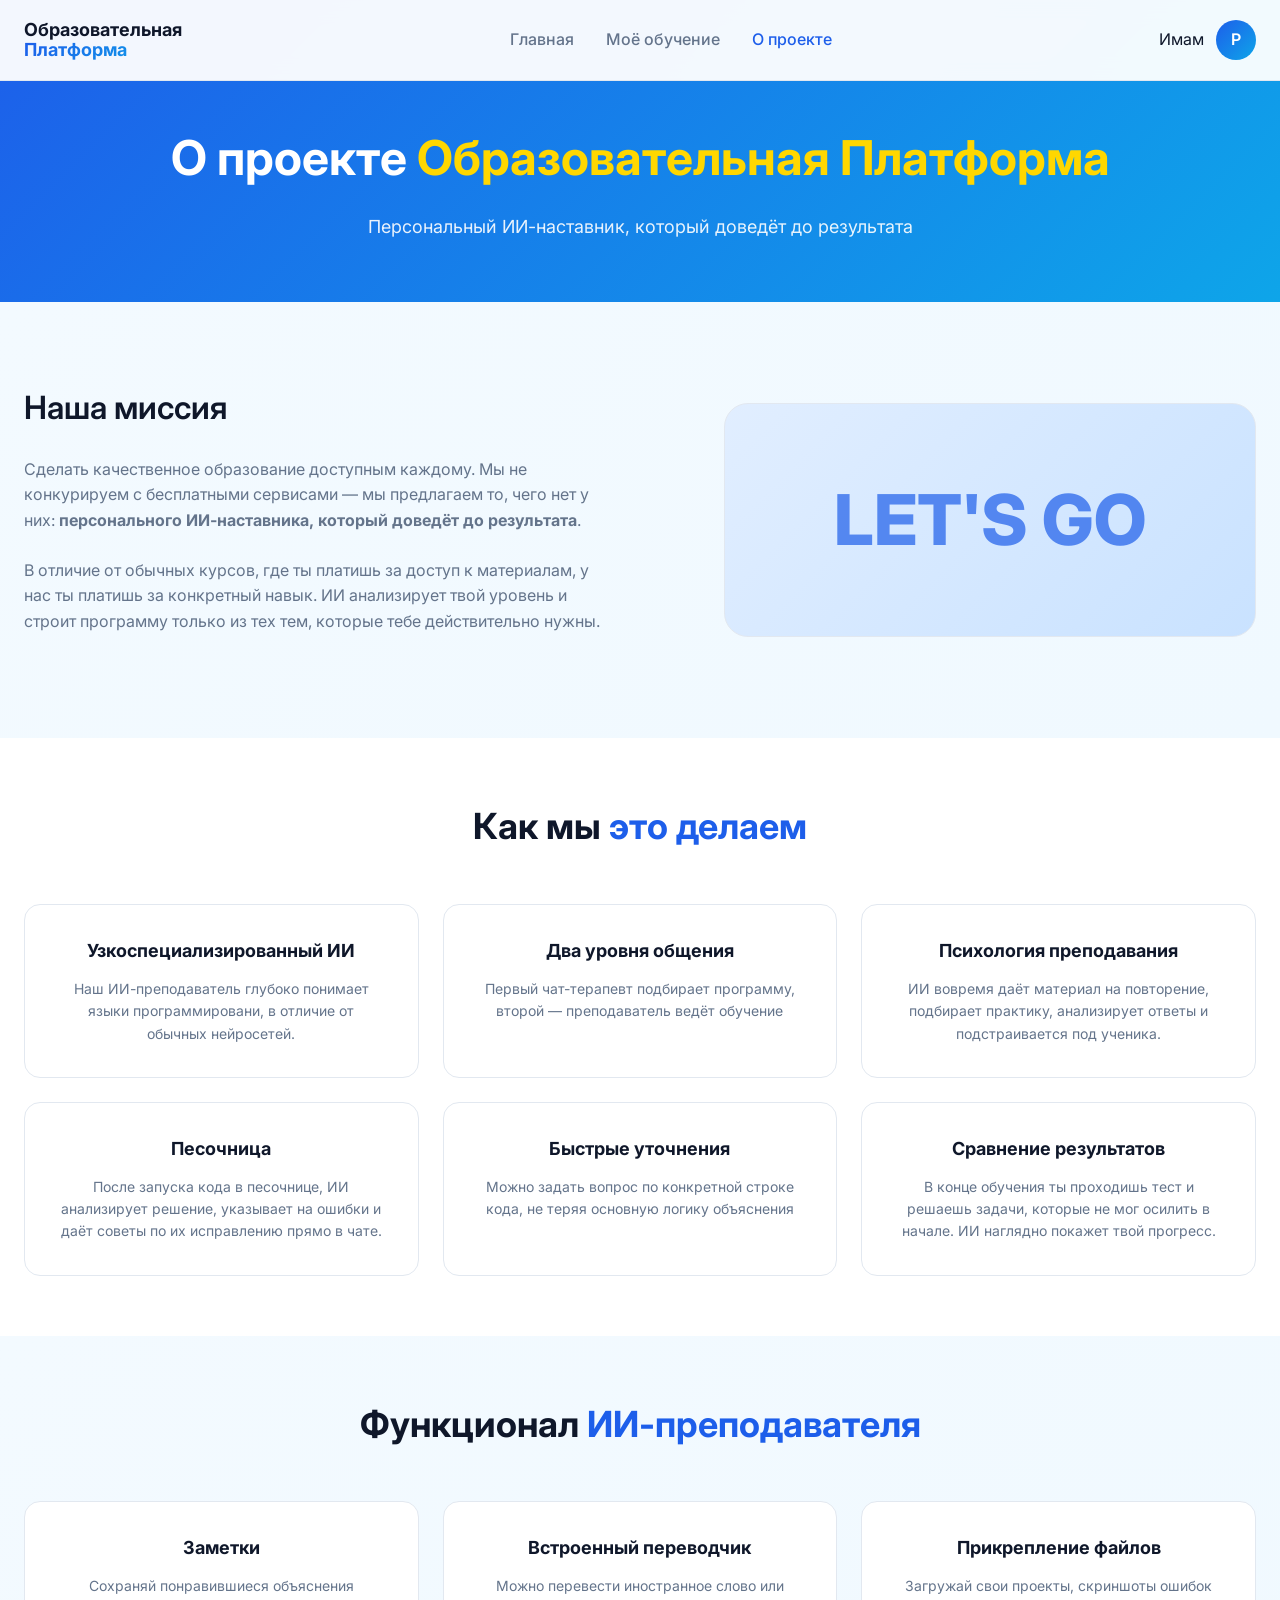
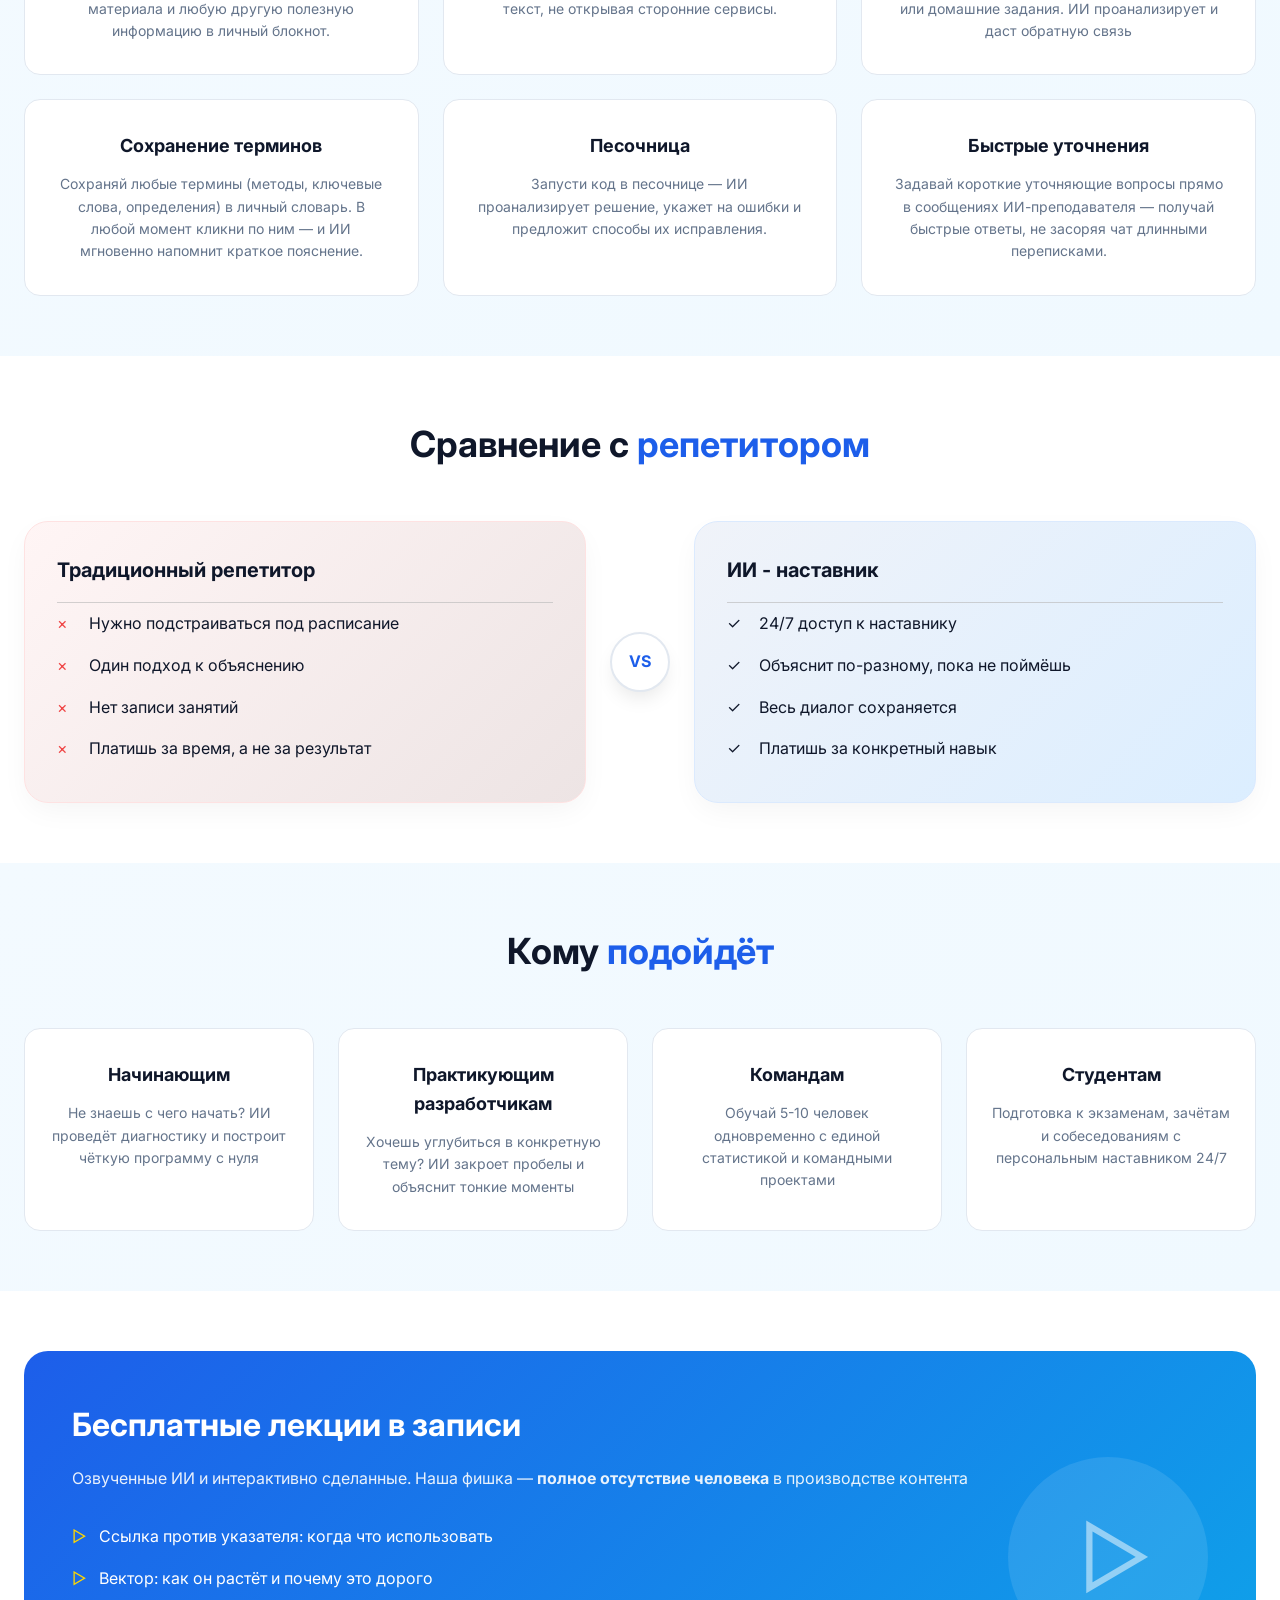
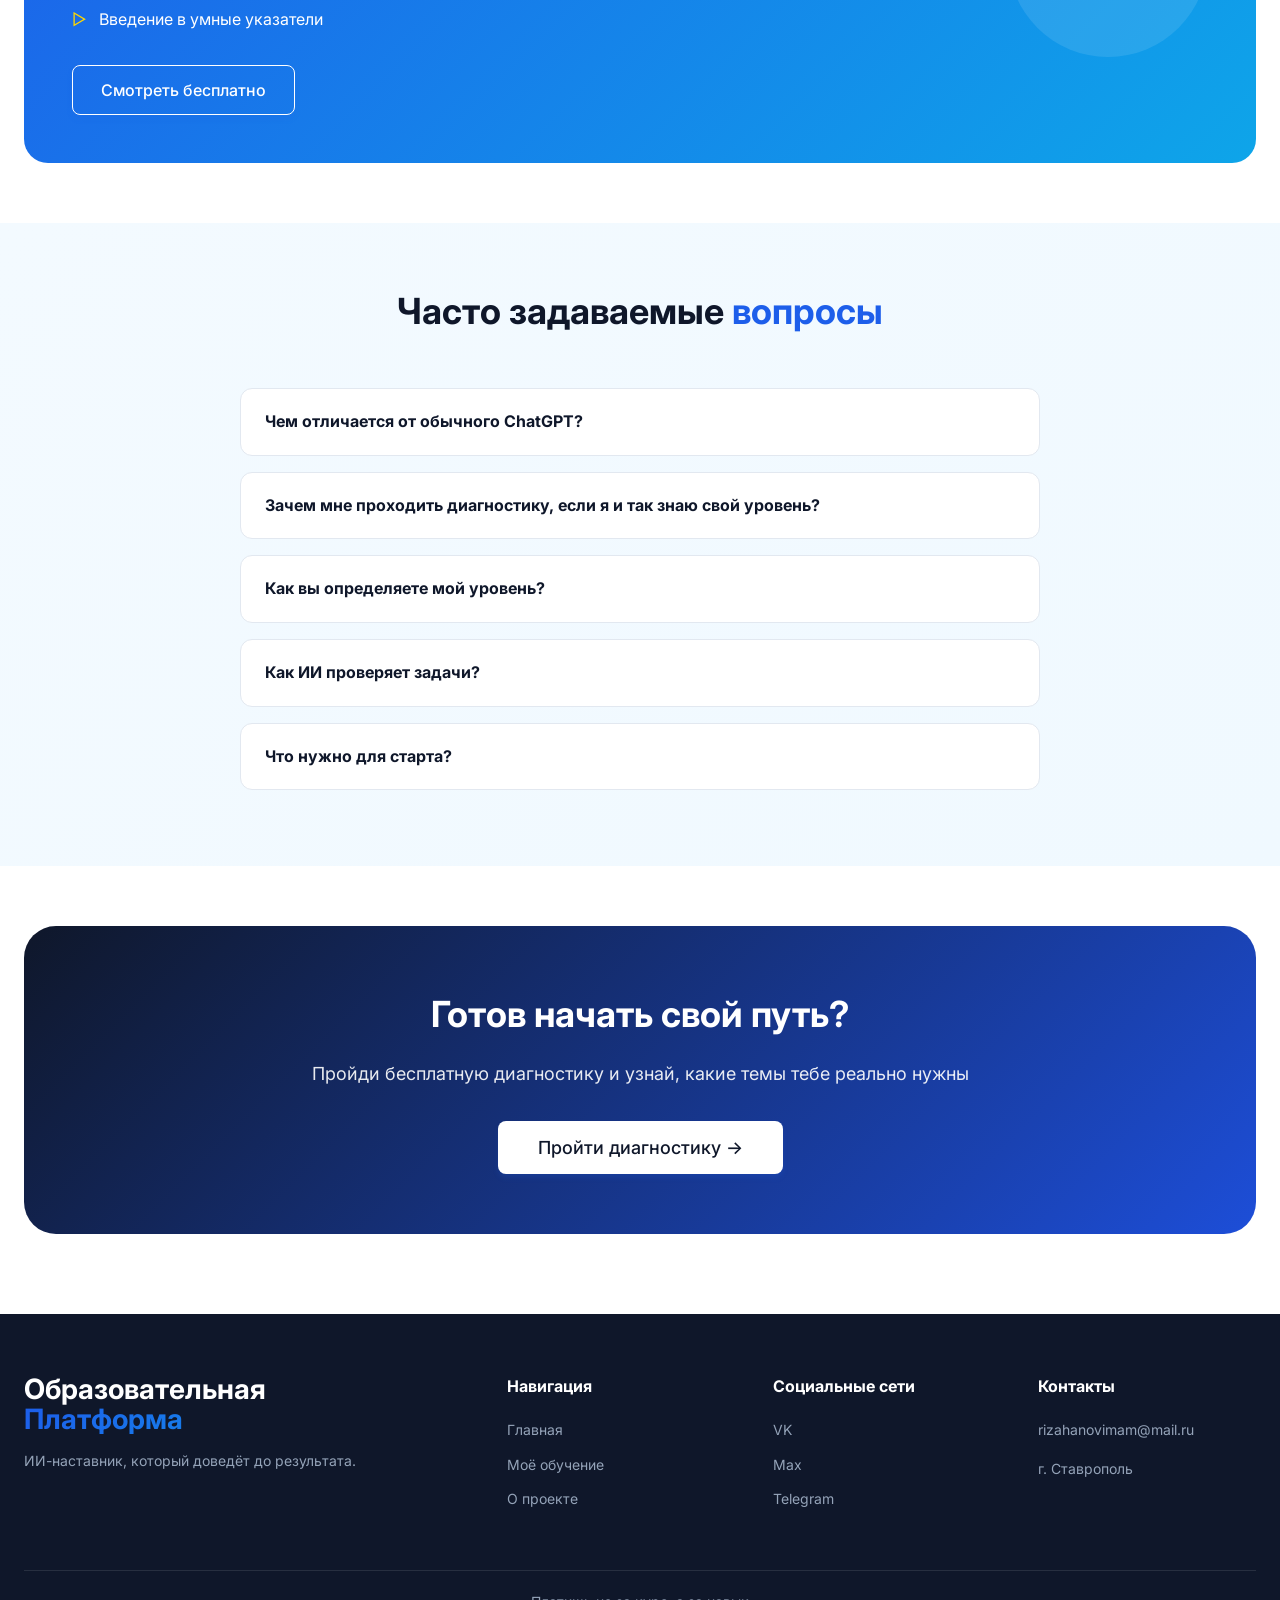
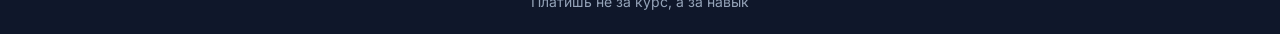
==== commit b3375434: "Доработал сайт: добавил фавикон, исправил ошибки" ====
--- a/about.html
+++ b/about.html
@@ -4,6 +4,7 @@
     <meta charset="UTF-8">
     <meta name="viewport" content="width=device-width, initial-scale=1.0">
     <title>О проекте</title>
+    <link rel="icon"href="img/favicon-saita.avif">
     <link rel="stylesheet" href="css/style.css">
     <link rel="stylesheet" href="css/about.css">
     <link rel="stylesheet" href="https://cdnjs.cloudflare.com/ajax/libs/font-awesome/6.0.0-beta3/css/all.min.css">
--- a/css/style.css
+++ b/css/style.css
@@ -71,7 +71,7 @@
 .logo span {
     color: var(--primary);
     background: var(--bg-gradient);
-    /* -webkit-background-clip: text;   */
+    -webkit-background-clip: text;  
     -webkit-text-fill-color: transparent;
 }
 
@@ -236,7 +236,7 @@
 .footer-logo span {
     color: var(--primary);
     background: var(--bg-gradient);
-    /* -webkit-background-clip: text;  */
+    -webkit-background-clip: text; 
     -webkit-text-fill-color: transparent;
 }
 
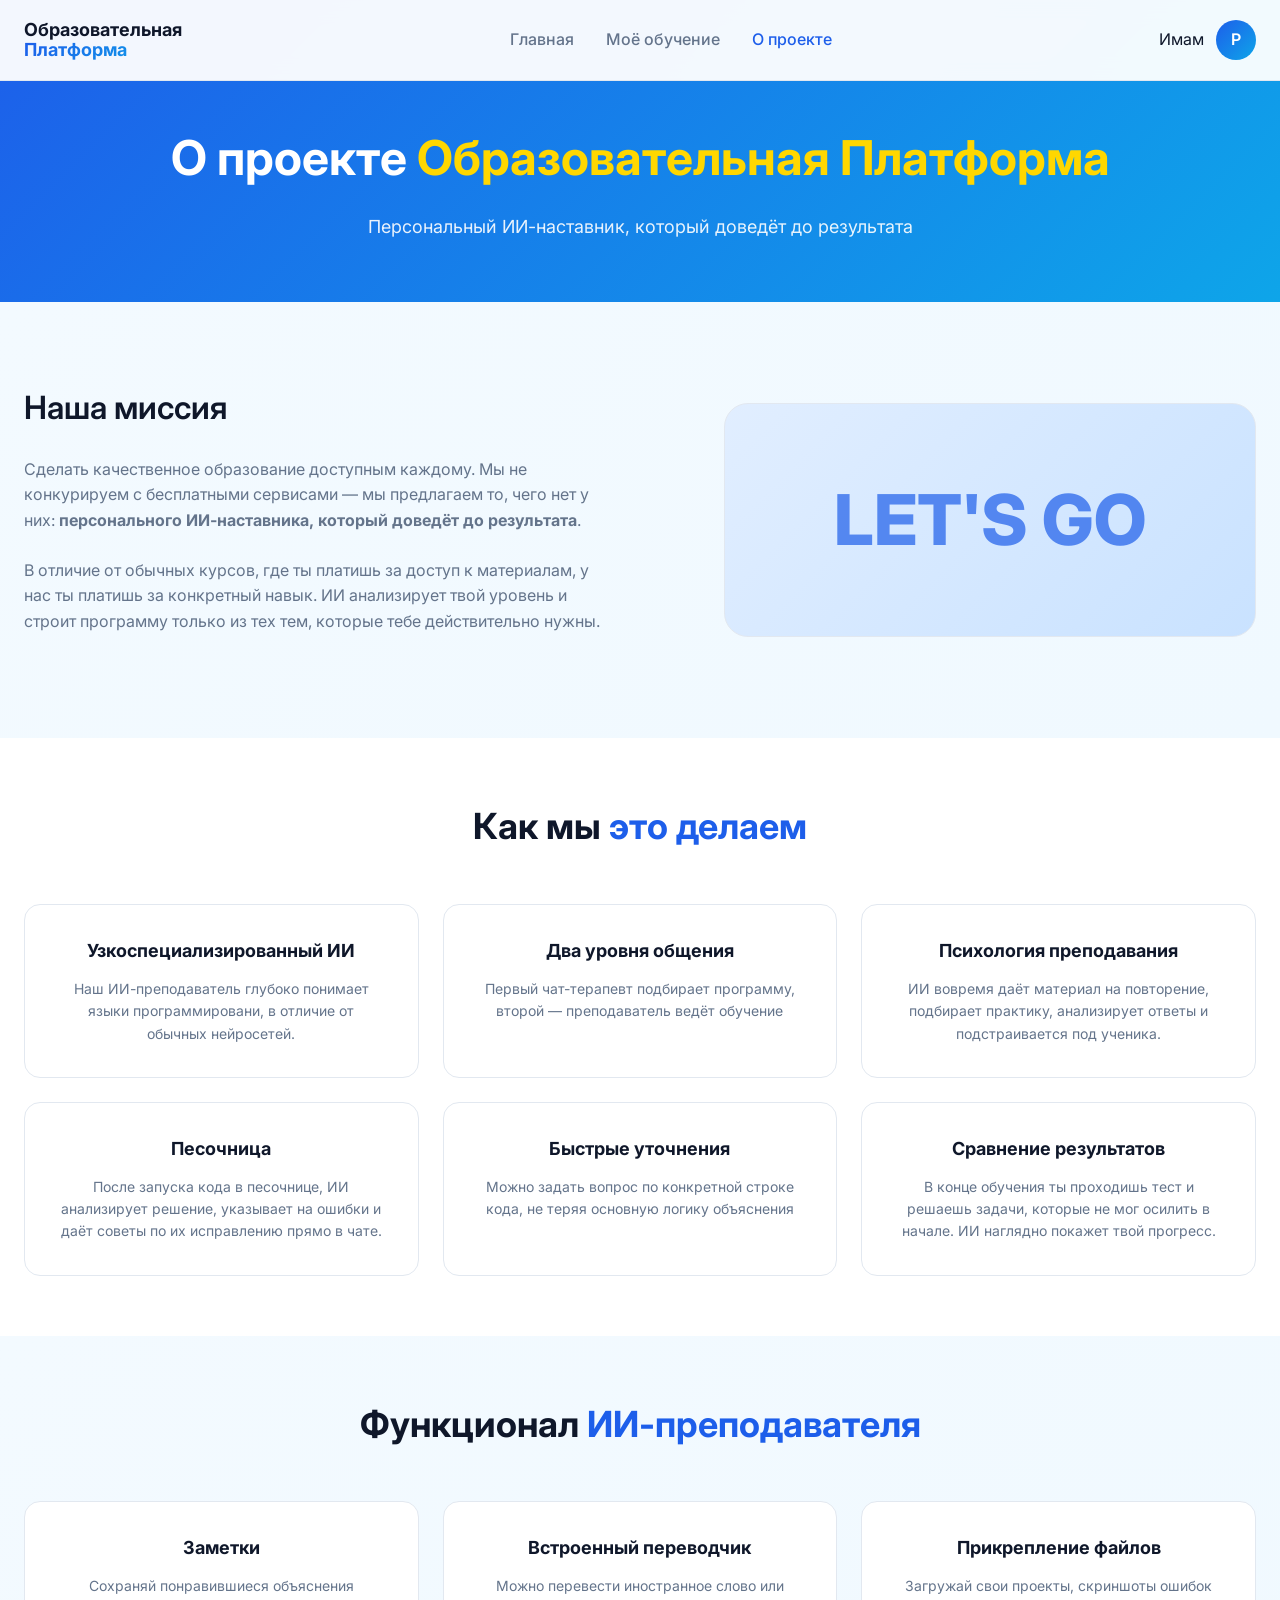
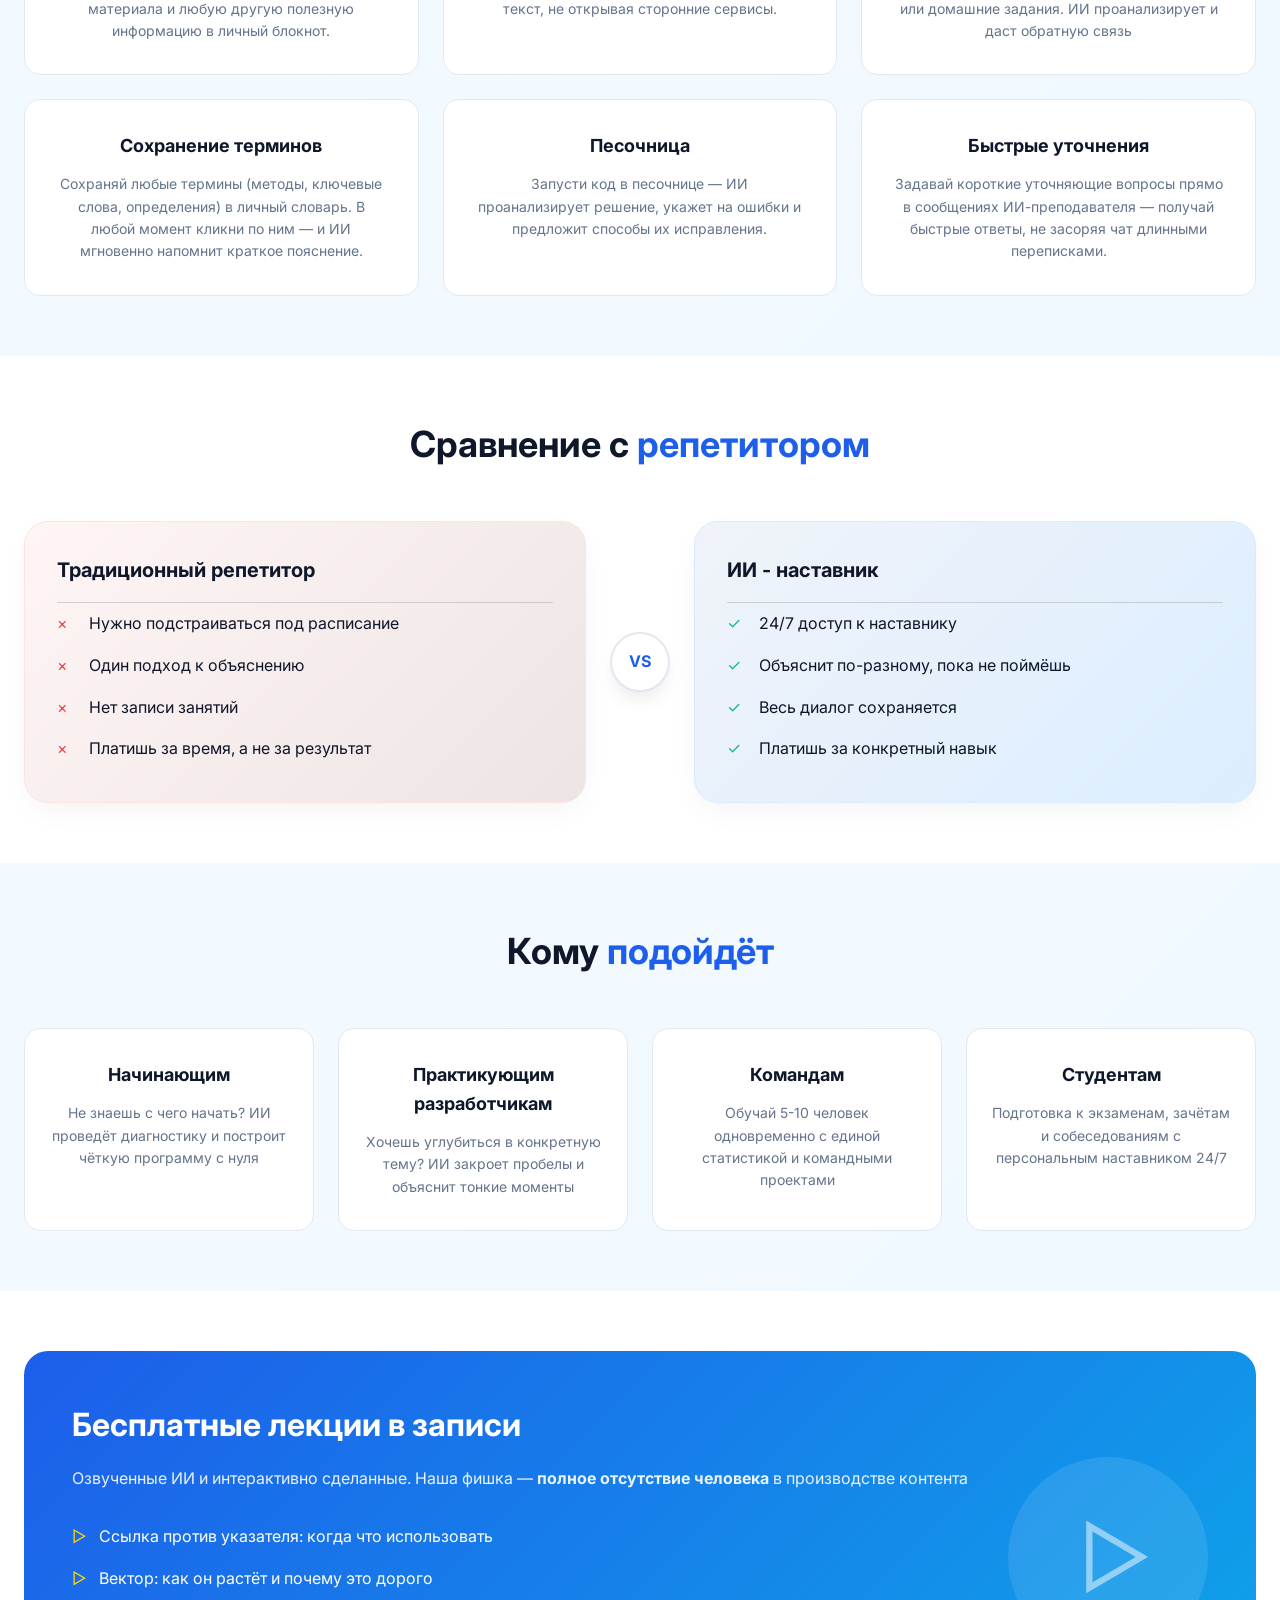
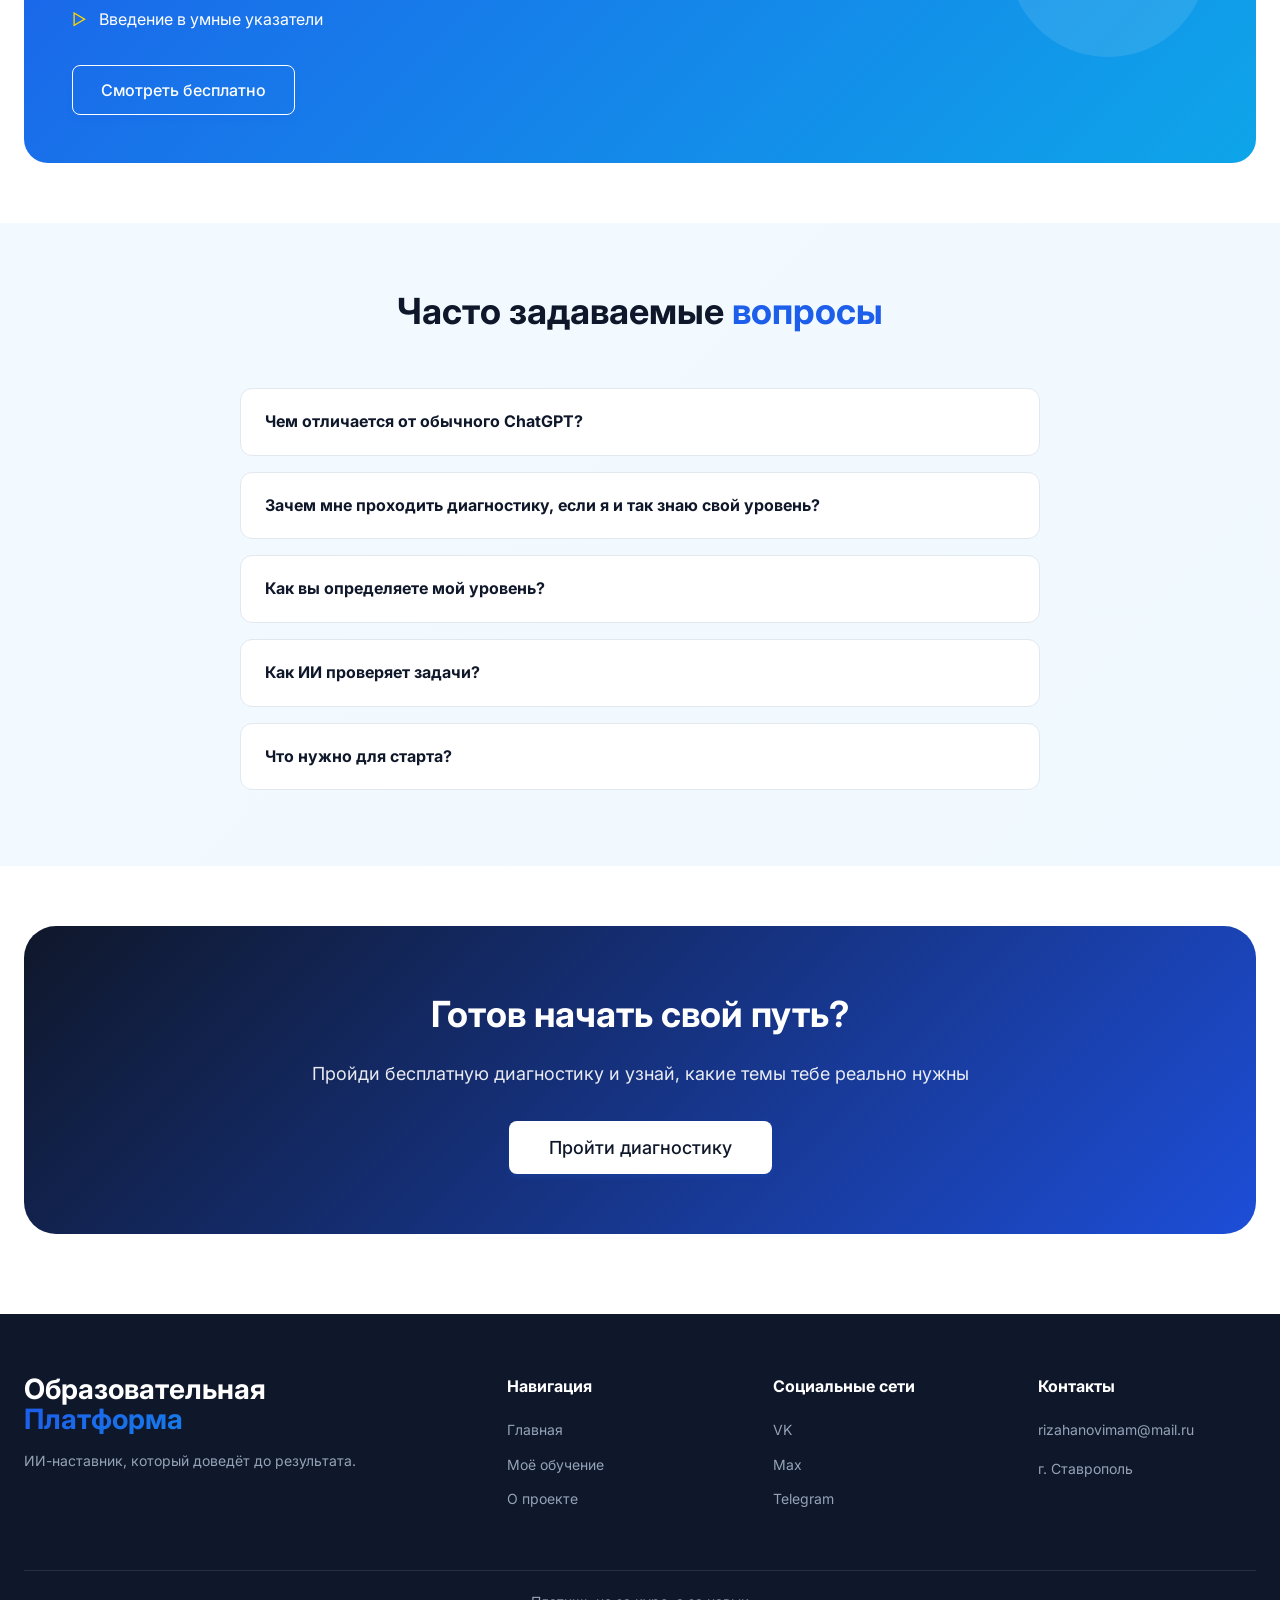
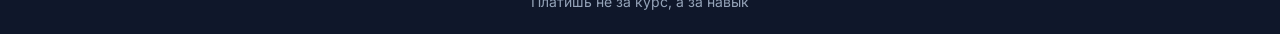
==== commit f81d2d23: "доработал недочеты" ====
--- a/about.html
+++ b/about.html
@@ -310,7 +310,7 @@
                 <h2>Готов начать свой путь?</h2>
                 <p>Пройди бесплатную диагностику и узнай, какие темы тебе реально нужны</p>
                 <button class="btn btn-primary btn-large" onclick="window.location.href='courses.html'">
-                    Пройти диагностику →
+                    Пройти диагностику
                 </button>
             </div>
         </div>
--- a/css/style.css
+++ b/css/style.css
@@ -14,6 +14,9 @@
     --bg-dark-content: linear-gradient(135deg, #f3faff, #f0f9ff);
     --bg-light-content: linear-gradient(135deg, #ffffff, #ffffff);
 
+    --success: #10b981;
+    --warning: #f59e0b;
+    --error: #ef4444;
     
     --dark: #0f172a;
     --gray-dark: #334155;
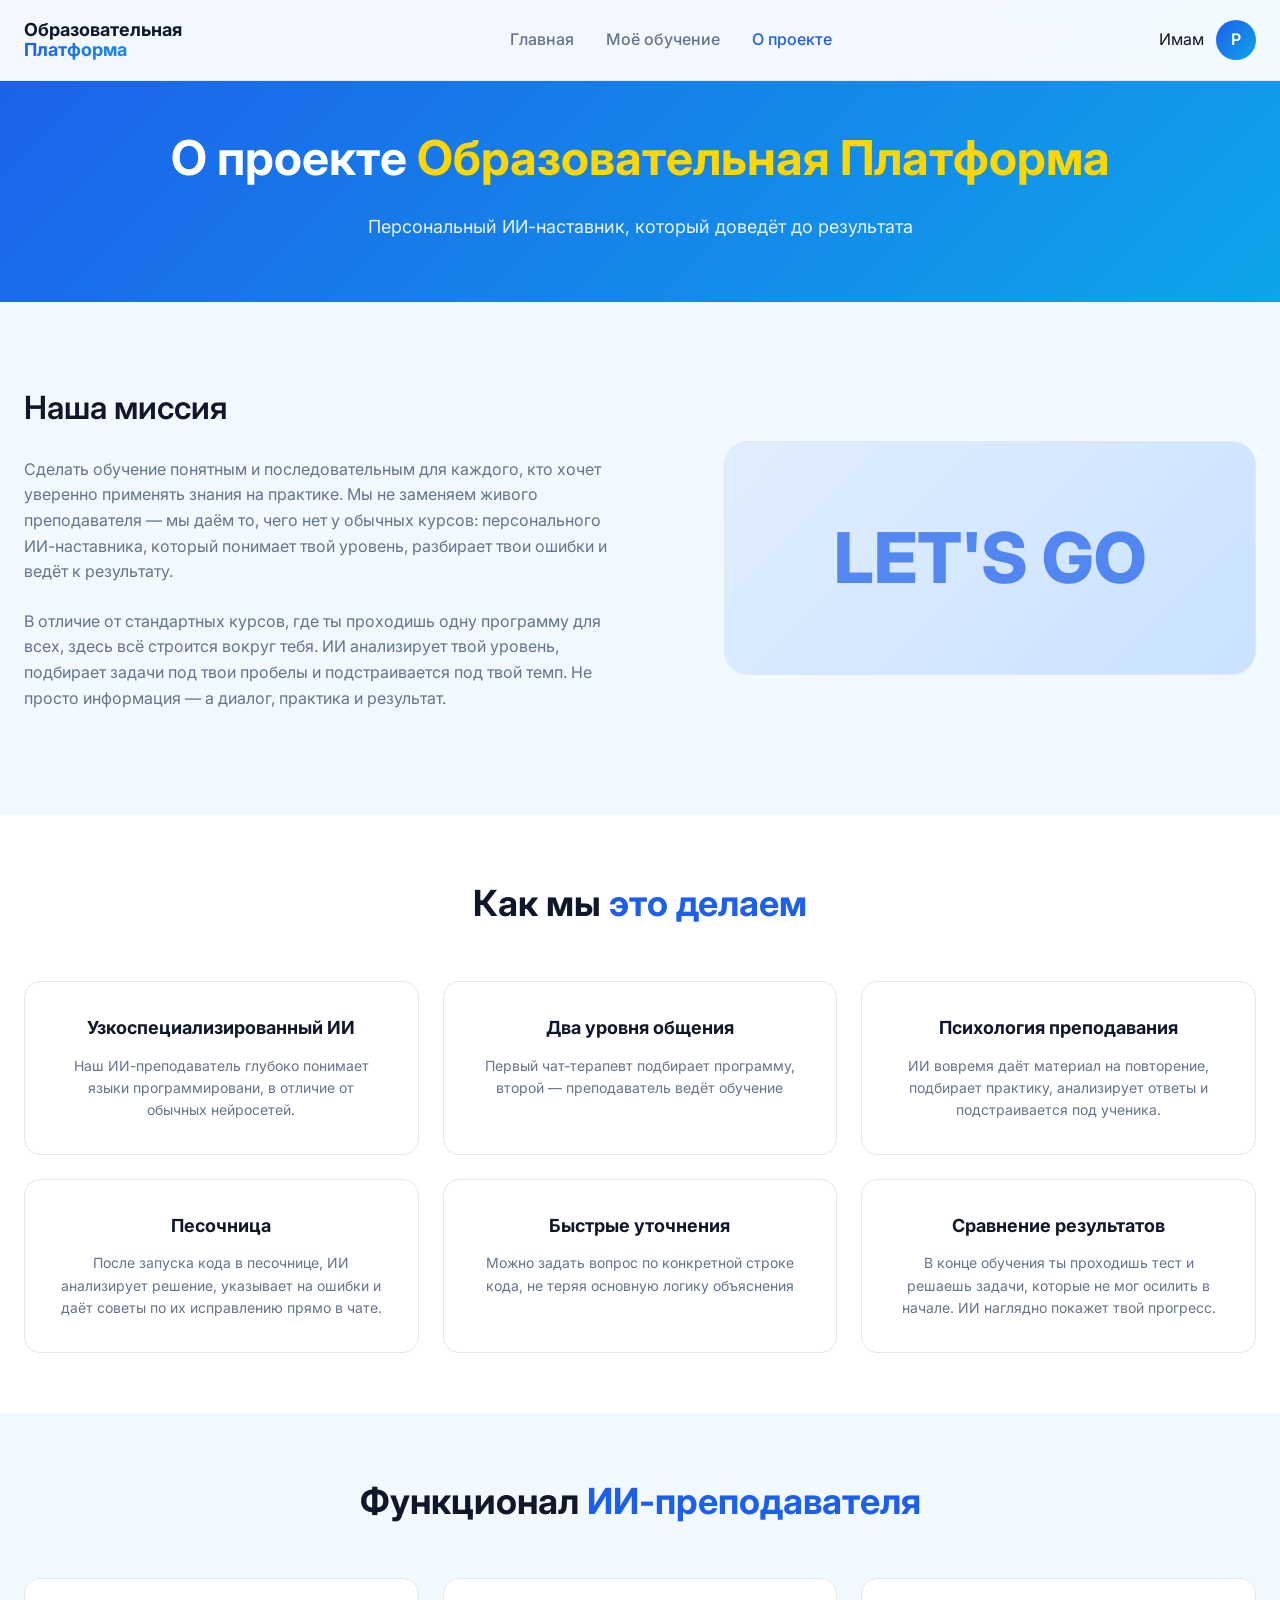
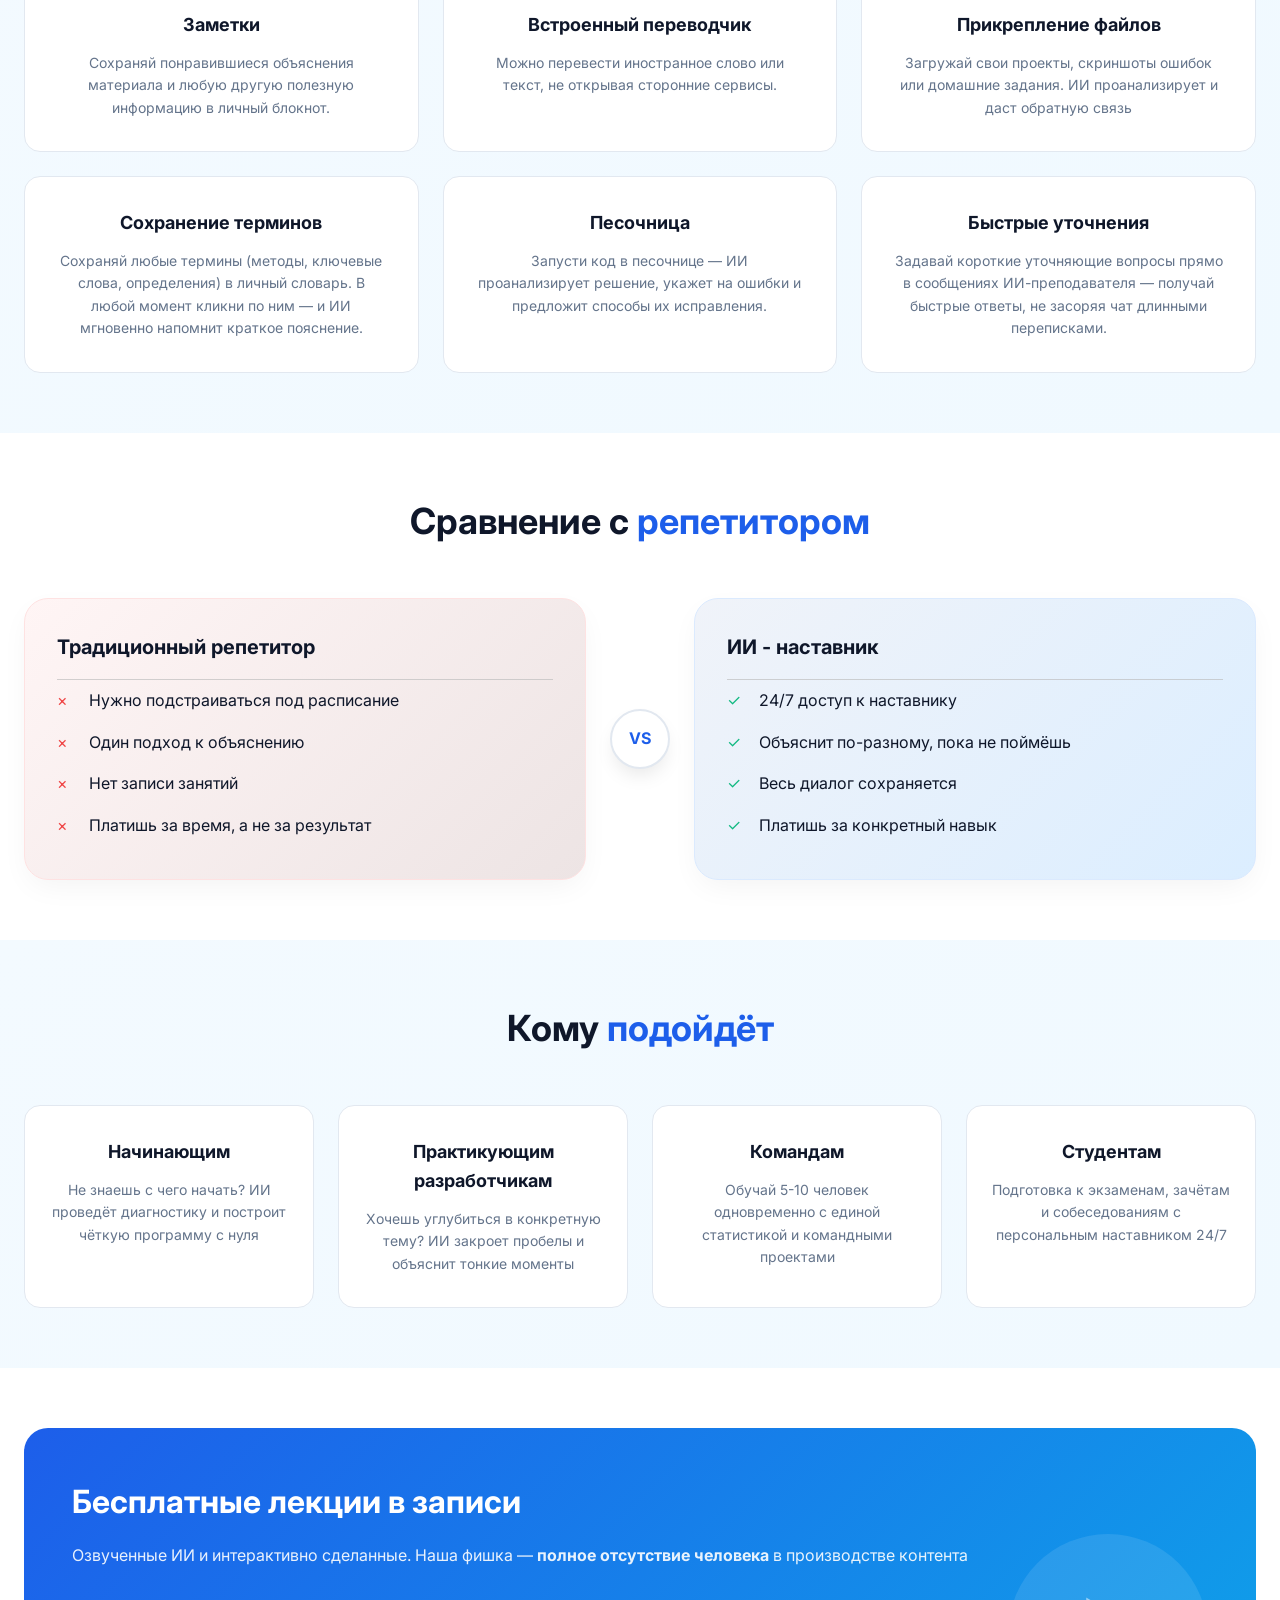
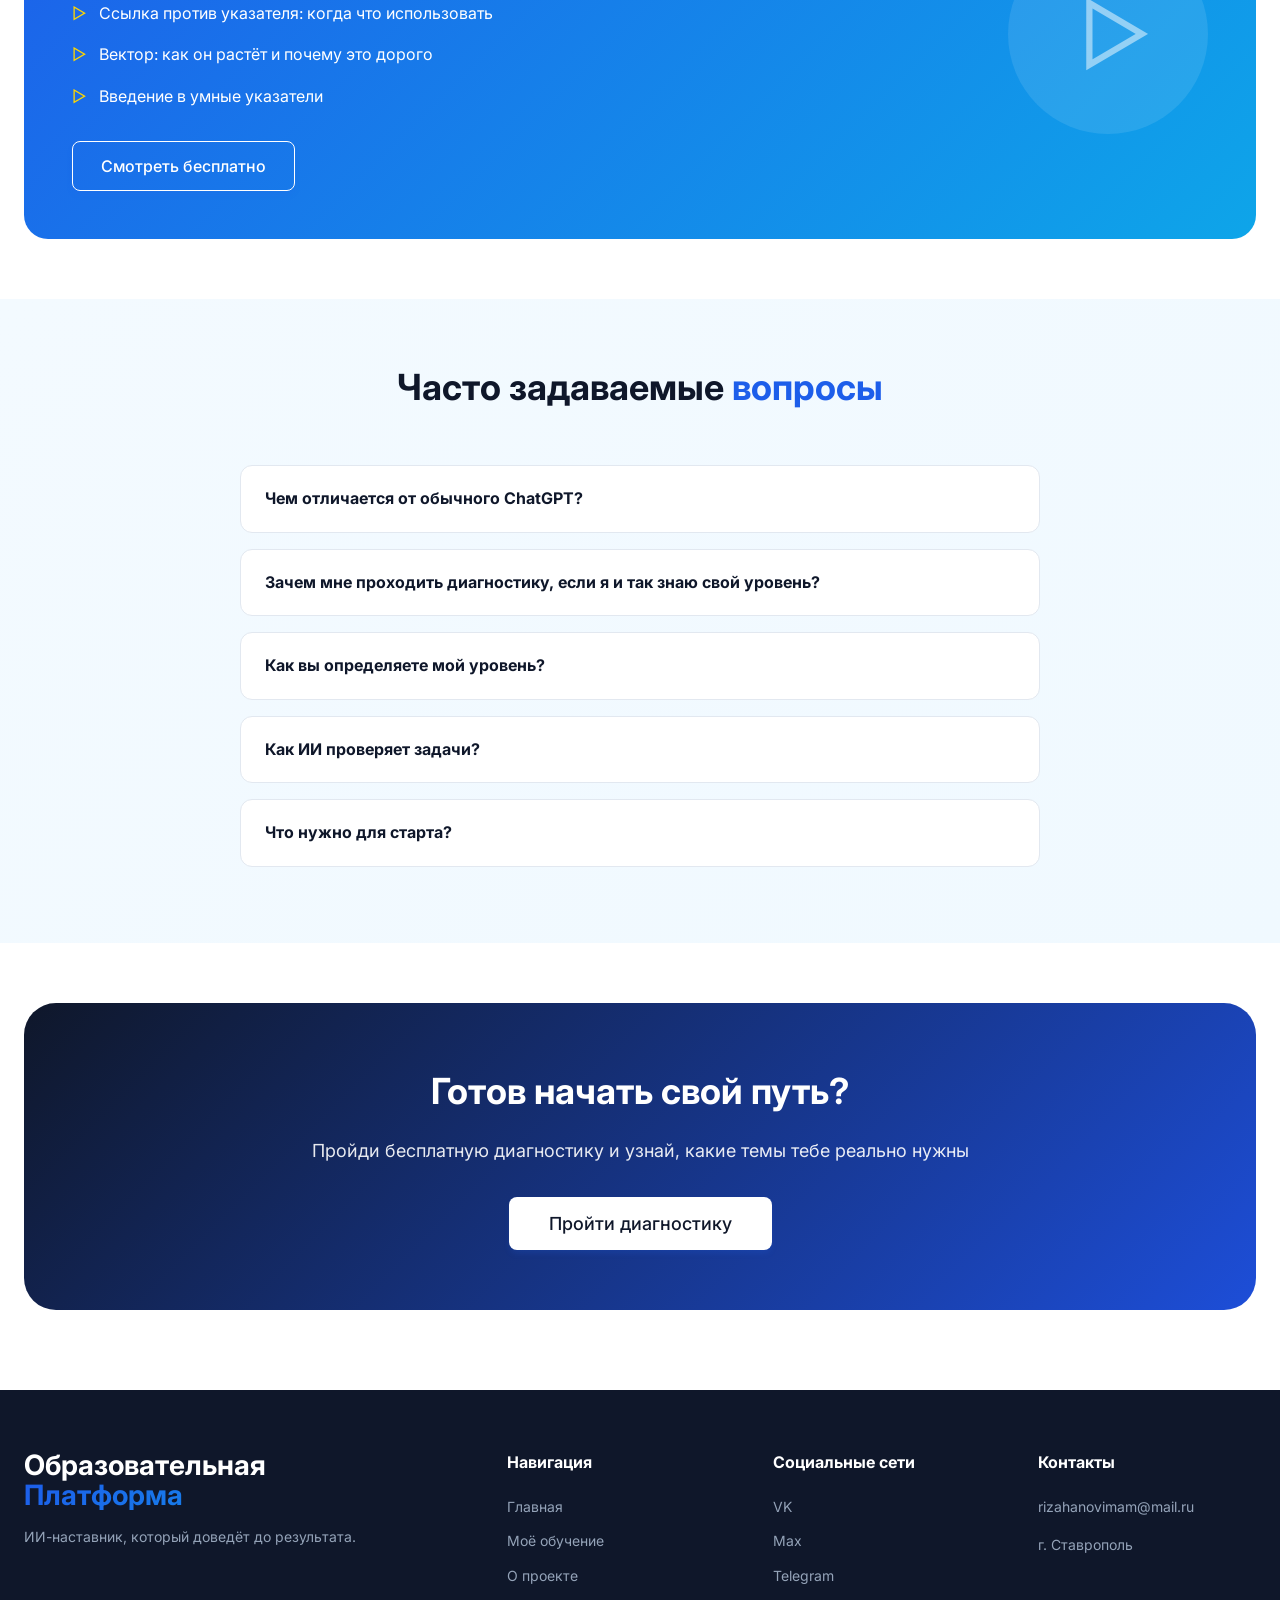
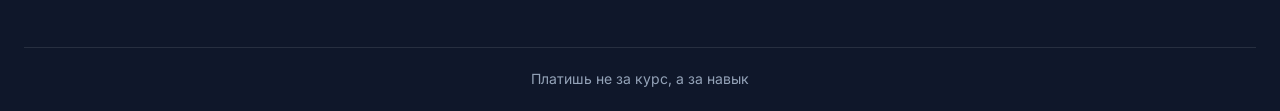
==== commit a76c9e4f: "Изменил миссию на странице (о проекте)" ====
--- a/about.html
+++ b/about.html
@@ -52,8 +52,8 @@
             <div class="mission-grid">
                 <div class="mission-content">
                     <h2>Наша миссия</h2>
-                    <p>Сделать качественное образование доступным каждому. Мы не конкурируем с бесплатными сервисами — мы предлагаем то, чего нет у них: <strong>персонального ИИ-наставника, который доведёт до результата</strong>.</p>
-                    <p>В отличие от обычных курсов, где ты платишь за доступ к материалам, у нас ты платишь за конкретный навык. ИИ анализирует твой уровень и строит программу только из тех тем, которые тебе действительно нужны.</p>
+                    <p>Сделать обучение понятным и последовательным для каждого, кто хочет уверенно применять знания на практике. Мы не заменяем живого преподавателя — мы даём то, чего нет у обычных курсов: персонального ИИ-наставника, который понимает твой уровень, разбирает твои ошибки и ведёт к результату.</p>
+                    <p>В отличие от стандартных курсов, где ты проходишь одну программу для всех, здесь всё строится вокруг тебя. ИИ анализирует твой уровень, подбирает задачи под твои пробелы и подстраивается под твой темп. Не просто информация — а диалог, практика и результат.</p>
                 </div>
                 <div class="mission-block">
                     <div class="block-letsgo">
